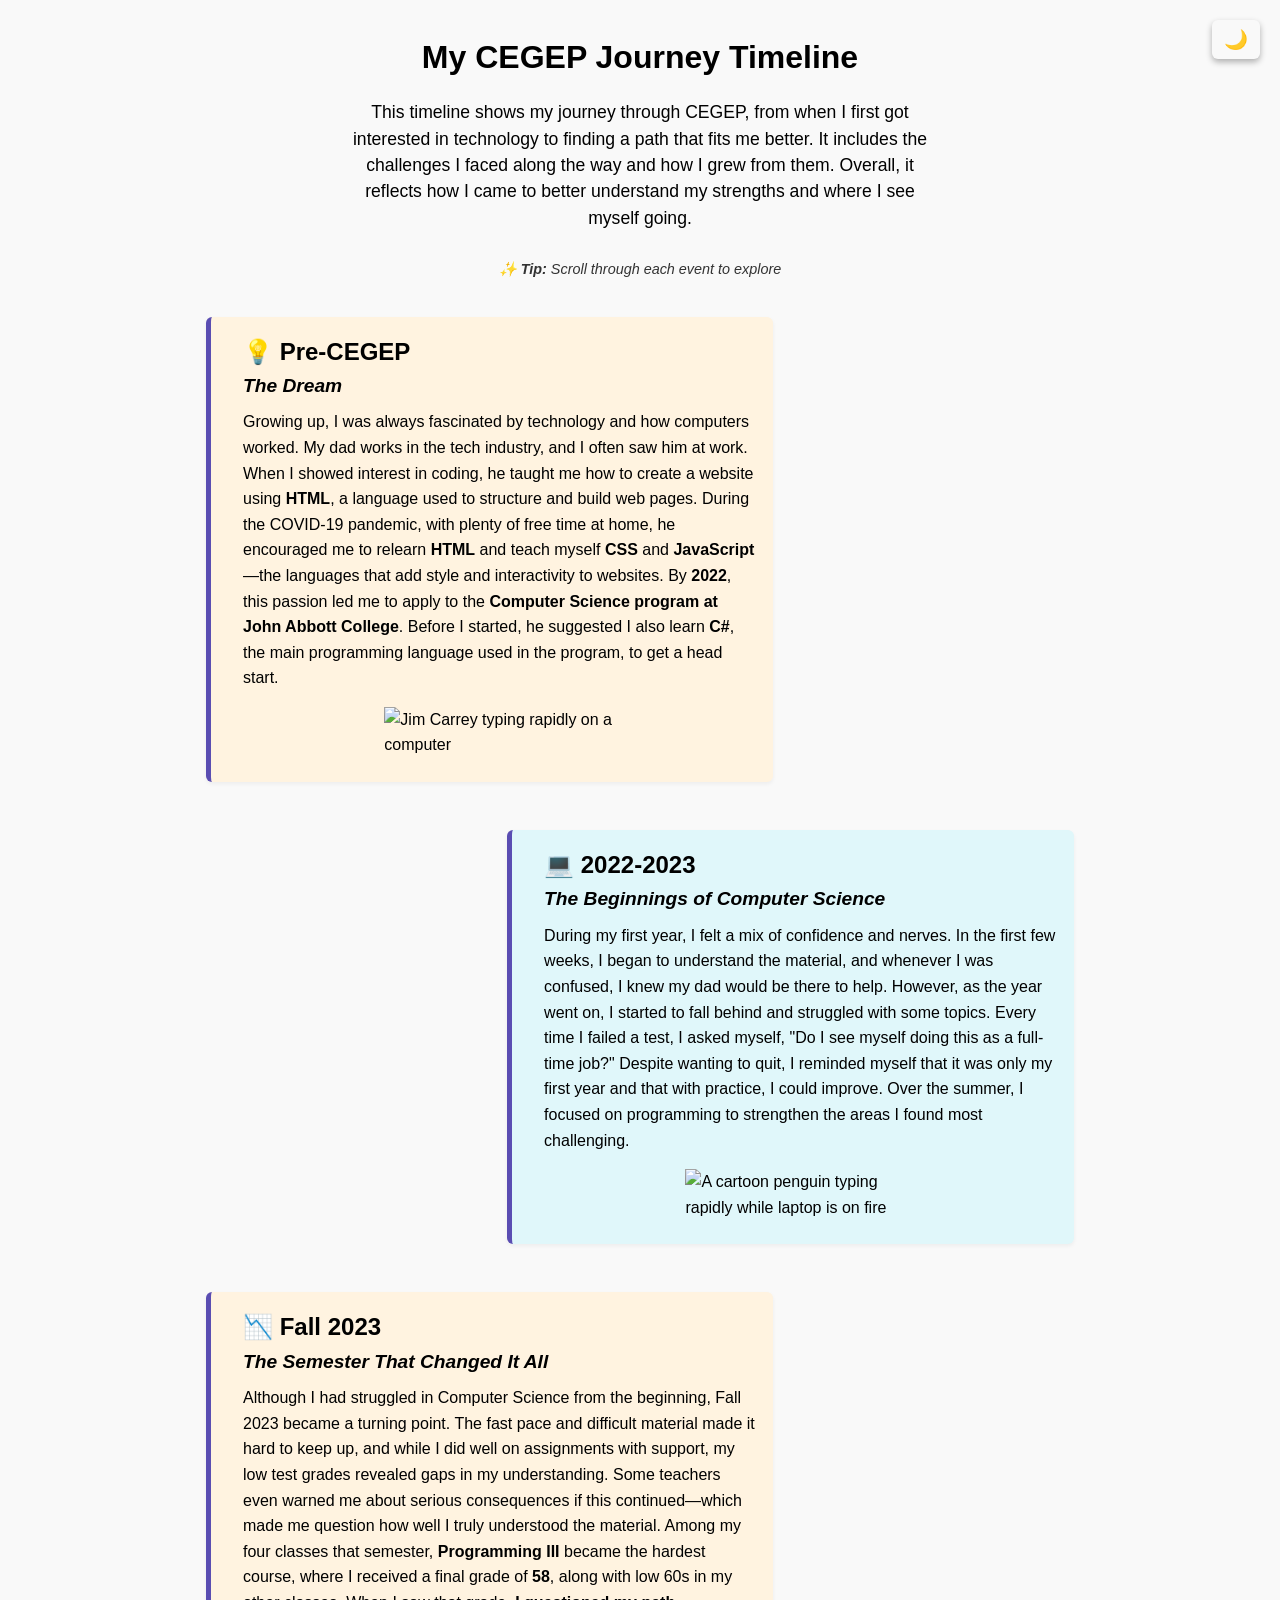
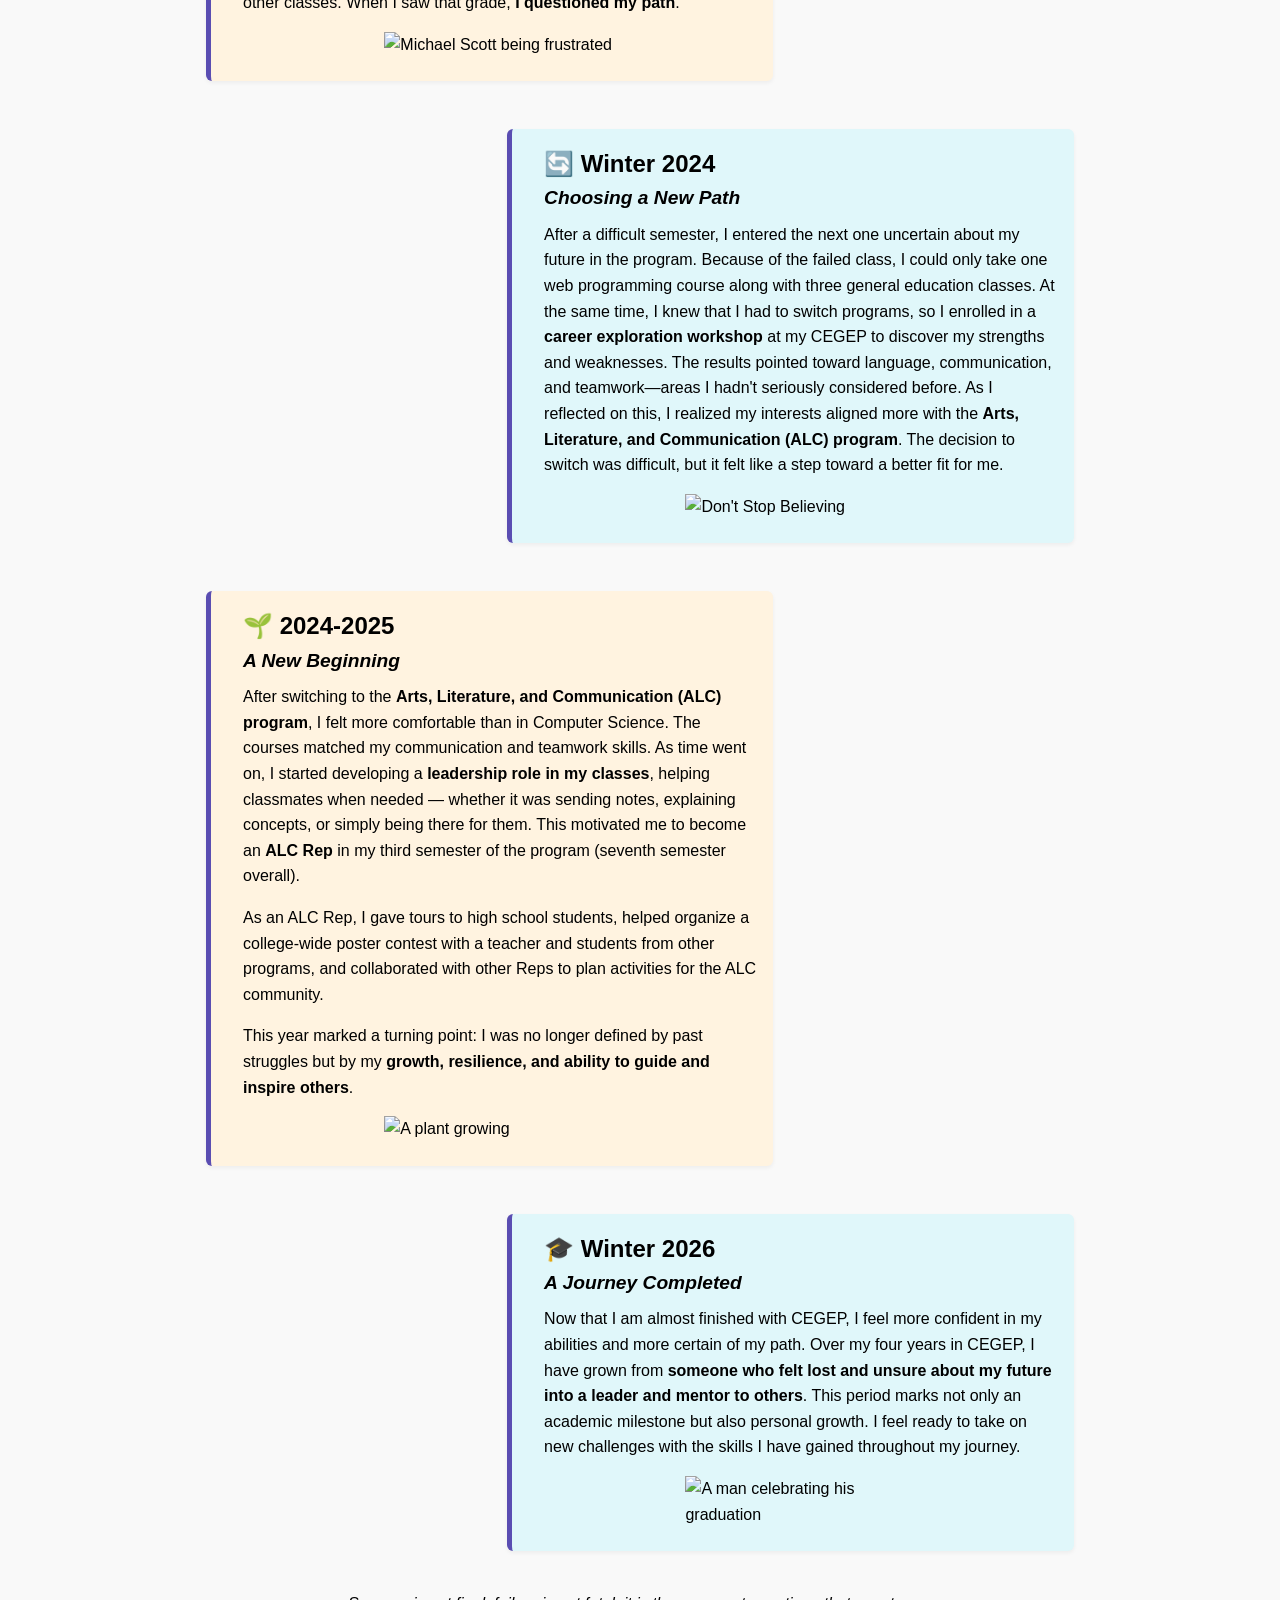
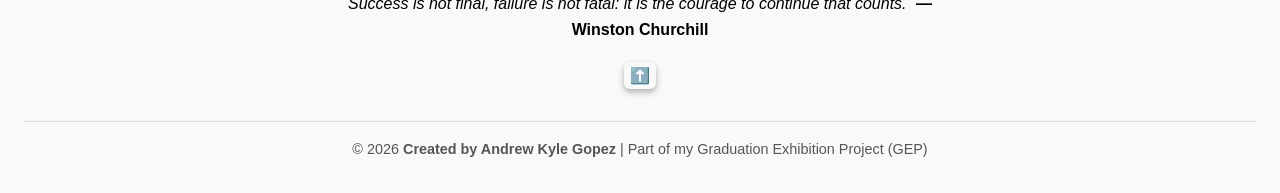
==== index.html @ 02da0383 "Update 'Tip'" ====
<!DOCTYPE html>
<html lang="en">

<head>
    <meta charset="UTF-8">
    <meta name="viewport" content="width=device-width, initial-scale=1.0">
    <title>My CEGEP Journey Timeline</title>
    <link rel="icon" type="image/x-icon" href="./favicon-32x32.png">
    <!--Favicon (the small image  next to the page title in the browser tab) -->
    <link rel="stylesheet" href="./style.css">
    <script src="./script.js"></script>
</head>

<body>
    <h1>My CEGEP Journey Timeline</h1>

    <!--Dark mode button:-->
    <button id="darkModeToggle" title="Switch theme" class="dark-button">🌙</button>

    <!--A mini blurb before the timeline-->
    <p class="intro">
        This timeline shows my journey through CEGEP, from when I first got
        interested in technology to finding a path that fits me better. It
        includes the challenges I faced along the way and how I grew from
        them. Overall, it reflects how I came to better understand my
        strengths and where I see myself going.
    </p>

    <p class="hover-note"> ✨ <strong>Tip:</strong> Scroll through each event to explore</p>

    <!--This is the beginning of the timeline-->
    <section class="timeline">
        <div class="timeline-event left">
            <!--Pre-CEGEP-->
            <div class="event-date">💡 Pre-CEGEP</div>
            <div class="event-content">
                <h3 class="event-title">The Dream</h3>
                <p>
                    Growing up, I was always fascinated by technology and how computers worked. My dad works in the tech
                    industry, and I often saw him at work. When I showed interest in coding, he taught me how to create
                    a website using <strong>HTML</strong>, a language used to structure and build web pages. During the
                    COVID-19 pandemic, with plenty of free time at home, he encouraged me to relearn
                    <strong>HTML</strong> and teach myself <strong>CSS</strong> and <strong>JavaScript</strong>—the
                    languages that add style and interactivity to websites. By <strong>2022</strong>, this passion led
                    me to apply to the <strong>Computer Science program at John Abbott College</strong>. Before I
                    started, he suggested I also learn <strong>C#</strong>, the main programming language used in the
                    program, to get a head start.
                </p>
                <img src="https://media3.giphy.com/media/v1.Y2lkPTc5MGI3NjExajkzb2hiNDFyeGw0Zm9pbDFzcTUxZHBuemtwaHF6OGQ5Ymhsdml6bCZlcD12MV9pbnRlcm5hbF9naWZfYnlfaWQmY3Q9Zw/B1uajA01vvL91Urtsp/giphy.gif"
                    alt="Jim Carrey typing rapidly on a computer" class="event-gif">
            </div>
        </div>

        <!--2022-2023-->
        <div class="timeline-event right">
            <div class="event-date">💻 2022-2023</div>
            <div class="event-content">
                <h3 class="event-title">The Beginnings of Computer Science</h3>
                <p>
                    During my first year, I felt a mix of confidence and nerves. In the first few weeks, I began to
                    understand the material, and whenever I was confused, I knew my dad would be there to help. However,
                    as the year went on, I started to fall behind and struggled with some topics. Every time I failed a
                    test, I asked myself, "Do I see myself doing this as a full-time job?" Despite wanting to quit, I
                    reminded myself that it was only my first year and that with practice, I could improve. Over the
                    summer, I focused on programming to strengthen the areas I found most challenging.
                </p>
                <img src="https://media2.giphy.com/media/v1.Y2lkPTc5MGI3NjExZGZzZmpiNnU2ZXJ0d25ydjZ1cnJmeTZlbmphaDMxaXY4b2dwM21vcSZlcD12MV9pbnRlcm5hbF9naWZfYnlfaWQmY3Q9Zw/NWr6ZBo6sBOH97QSmJ/giphy.gif"
                    alt="A cartoon penguin typing rapidly while laptop is on fire" class="event-gif">
            </div>
        </div>

        <!--Fall 2023-->
        <div class="timeline-event left">
            <div class="event-date">📉 Fall 2023</div>
            <div class="event-content">
                <h3 class="event-title">The Semester That Changed It All</h3>
                <p>
                    Although I had struggled in Computer Science from the beginning, Fall 2023
                    became a turning point. The fast pace and difficult material made it hard
                    to keep up, and while I did well on assignments with support, my low test
                    grades revealed gaps in my understanding. Some teachers even warned me about
                    serious consequences if this continued—which made me question how well I
                    truly understood the material. Among my four classes that semester,
                    <strong>Programming III</strong> became the hardest course, where I
                    received a final grade of <strong>58</strong>, along with low 60s in
                    my other classes. When I saw that grade, <strong>I questioned my path</strong>.
                </p>
                <img src="https://media2.giphy.com/media/v1.Y2lkPTc5MGI3NjExN2Y3YWQwemMybjI0N3o1dXhudmFodmw3ZGYzeGdwOXR2aXAyODg5eiZlcD12MV9pbnRlcm5hbF9naWZfYnlfaWQmY3Q9Zw/KSKvdT1YGCpUIonvSq/giphy.gif"
                    alt="Michael Scott being frustrated" class="event-gif">

            </div>
        </div>

        <!--Winter 2024-->
        <div class="timeline-event right">
            <div class="event-date">🔄 Winter 2024</div>
            <div class="event-content">
                <h3 class="event-title">Choosing a New Path</h3>
                <p>
                    After a difficult semester, I entered the next one uncertain about my future
                    in the program. Because of the failed class, I could only take one web
                    programming course along with three general education classes. At the same time,
                    I knew that I had to switch programs, so I enrolled in a
                    <strong>career exploration workshop</strong> at my CEGEP to discover my strengths
                    and weaknesses. The results pointed toward language, communication, and teamwork—areas
                    I hadn't seriously considered before. As I reflected on this, I realized my interests
                    aligned more with the <strong>Arts, Literature, and Communication (ALC) program</strong>.
                    The decision to switch was difficult, but it felt like a step toward a better fit for me.
                </p>
                <img src="https://media2.giphy.com/media/v1.Y2lkPTc5MGI3NjExNXlldDhqc2J6aHNjZjAycHRobTNteG9sN2VhNXhwNmhnbDFoaTlsbiZlcD12MV9pbnRlcm5hbF9naWZfYnlfaWQmY3Q9Zw/3o7WIrB7YQvFAyVlJK/giphy.gif"
                    alt="Don't Stop Believing" class="event-gif">
            </div>
        </div>

        <!--2024-2025-->
        <div class="timeline-event left">
            <div class="event-date">🌱 2024-2025</div>
            <div class="event-content">
                <h3 class="event-title">A New Beginning</h3>
                <p>
                    After switching to the <strong>Arts, Literature, and Communication (ALC) program</strong>, I felt
                    more comfortable than in Computer Science. The courses matched my communication and teamwork skills.
                    As time went on, I started developing a <strong>leadership role in my classes</strong>, helping classmates when
                    needed — whether it was sending notes, explaining concepts, or simply being there for them. This motivated me to become
                    an <strong>ALC Rep</strong> in my third semester of the program (seventh semester overall).
                </p>

                <p>
                    As an ALC Rep, I gave tours to high school students, helped organize a college-wide poster contest
                    with a teacher and students from other programs, and collaborated with other Reps to plan activities
                    for the ALC community.
                </p>

                <p>
                    This year marked a turning point: I was no longer defined by past struggles but by my
                    <strong>growth, resilience, and ability to guide and inspire others</strong>.
                </p>

                <img src="https://media3.giphy.com/media/v1.Y2lkPTc5MGI3NjExNnQ4bTF1M3l3ZmI4dTQ2OWY4bjY1N2c3NmY0ZmduNjl1aHkzeTR1eSZlcD12MV9pbnRlcm5hbF9naWZfYnlfaWQmY3Q9Zw/54MQN16KwQy8QLRFk0/giphy.gif"
                    alt="A plant growing" class="event-gif">
            </div>
        </div>

        <!--Winter 2026-->
        <div class="timeline-event right">
            <div class="event-date">🎓 Winter 2026</div>
            <div class="event-content">
                <h3 class="event-title">A Journey Completed</h3>
                <p>
                    Now that I am almost finished with CEGEP, I feel more confident in my abilities and more certain of
                    my path. Over my four years in CEGEP, I have grown from <strong>someone who felt lost and unsure
                    about my future into a leader and mentor to others</strong>. This period marks not only an
                    academic milestone but also personal growth. I feel ready to take on new challenges with 
                    the skills I have gained throughout my journey.
                </p>
                <img src="https://media2.giphy.com/media/v1.Y2lkPTc5MGI3NjExazM2MTBkdGpkdjNleGhsZ3pjdzM5cDRjczh1Nzkza2k3eTcxeW8wNyZlcD12MV9pbnRlcm5hbF9naWZfYnlfaWQmY3Q9Zw/XDozyQl4cxeWcioF7v/giphy.gif"
                    alt="A man celebrating his graduation" class="event-gif">
            </div>
        </div>
    </section>

    <!-- Winston Churchill quote -->
    <blockquote class="quote">
        Success is not final, failure is not fatal: it is the courage to continue that counts.
        <span class="author">—Winston Churchill</span>
    </blockquote>

    <!--Back to the top button-->
    <button id="backToTop" class="back-button" title="Back to the top">⬆️</button>

    <!--Footer of the timeline-->
    <footer class="timeline-footer">
        &copy; 2026 <strong>Created by Andrew Kyle Gopez</strong> | Part of my Graduation Exhibition Project (GEP)
    </footer>
</body>

</html>
---- style.css ----
/* Reset default styles */
* {
    box-sizing: border-box;
    margin: 0;
    padding: 0;
}

/* Style the main page */
body {
    font-family: Verdana, Geneva, Tahoma, sans-serif;
    padding: 2rem 1.5rem;
    line-height: 1.6;
    background-color: #f9f9f9;
}

/* Style and format the h1 tag (the title) */
h1{
    text-align: center;
    font-size: 2rem;
    margin-bottom: 1rem;
}

/* Adds spacing between paragraphs for better readability */
p{
    margin-bottom: 1rem;
}

/* Style the intro text block */
.intro{
    max-width: 16cm;
    margin: 0 auto 1.5rem auto;
    text-align: center;
    line-height: 1.5;
    font-size: 1.1em;
}

/* Timeline container layout*/
.timeline {
    display: flex;
    flex-direction: column;
    position: relative;
    max-width: 900px;
    margin: 0 auto;
    padding: 1rem;
}


/* Base styling for timeline events */
.timeline-event {
    width: 90%; 
    max-width: 15cm; 
    padding: 1rem;
    border-radius: 6px;
    box-shadow: 0 2px 4px rgba(0,0,0,0.05);
    position: relative;
    margin-bottom: 3rem;
    border-left: 5px solid #5a4db2;
    padding-left: 2rem;
    cursor: pointer;
}

/* Left-aligned timeline events */
.timeline-event.left{
    align-self: flex-start;
    margin-left: 0;
    background-color: #fff3e0;
}

/* Right-aligned timeline events */
.timeline-event.right{
    align-self: flex-end;
    margin-right: 0;
    background-color: #e0f7fa;
}

/* Paragraph styling inside timeline events */
.timeline-event p{
    text-align: left;
    line-height: 1.6;
    max-width: 15cm;
}

/* Styling for the GIFs inside timeline events */
.event-gif {
    display: block;
    margin: 0.5rem auto;
    max-width: 45%;
    height: auto;
    transition: transform 0.4s ease;
}

/* Hover effect for GIFs inside timeline events */
.timeline-event:hover .event-gif {
    transform: scale(1.1);
    filter: brightness(1.2);
    box-shadow: 0 5px 15px rgba(0,0,0,0.3);
}

/* Spacing after last timeline event */
.timeline > .timeline-event:last-child {
    margin-bottom: 1.5rem;
}

/* Hover note text (the text above timeline) */
.hover-note{
    text-align: center;
    font-size: 0.9rem;
    color: #333;
    margin-bottom: 1rem;
    font-style: italic;
    padding: 0.2rem 0;
}

/* Hover effect for all timeline events */
.timeline-event:hover{
    transform: translateY(-2px) scale(1.02);
    transition: all 0.25s ease;
    box-shadow: 0 4px 8px rgb(0,0,0,0.25);
}

/* Hover effect for left-aligned events */
.timeline-event.left:hover{
    background-color: #fff9e6;
    border-left: 5px solid #ffb142;
}

/* Hover effect for right-aligned events */
.timeline-event.right:hover {
    background-color: #e6f7ff;
    border-left: 5px solid #00a8cc;
}

/* Styling for event date */
.event-date {
    font-size: 1.5em;
    font-weight: bold;
}

/* Styling for event title */
.event-title{
    font-size: 1.2em;
    font-weight: bold;
    font-style: italic;
    margin-bottom: 0.4em;
}

/* Footer of the timeline */
.timeline-footer{
    text-align: center;
    font-size: 0.9rem;
    color: #555;
    margin-top: 2rem;
    padding-top: 1rem;
    border-top: 1px solid #ddd;
    font-family: Verdana, Geneva, Tahoma, sans-serif;
}

/* Dark mode toggle button styling */
.dark-button {
    position: fixed;
    top: 20px;
    right: 20px;
    padding: 8px 12px;
    cursor: pointer;
    border-radius: 6px;
    border: none;
    background-color: #f0f0f0; 
    color: #1e1e1e; 
    font-size: 1.2rem;
    box-shadow: 0 3px 6px rgba(0, 0, 0, 0.3);
    transition: all 0.3s ease;
}

/* Appearance of the dark mode button in dark mode */
.dark-mode .dark-button{
    background-color: #333;
    color: #fff;
    box-shadow: 0 3px 6px rgba(255, 255, 255, 0.3);
}

/* Dark mode button hover effect */
.dark-button:hover{
    transform: scale(1.05);
}

/* Dark mode body background and text color */
body.dark-mode {
    background-color: #121212; 
    color: #f0f0f0; 
}

/* Timeline event background in dark mode */
body.dark-mode .timeline-event.left, 
body.dark-mode .timeline-event.right {
    background-color: #1e1e1e;
}

/* Hover effect for timeline events in dark mode */
body.dark-mode .timeline-event.left:hover, 
body.dark-mode .timeline-event.right:hover{
    transition: all 0.25s ease;
    box-shadow: 0 4px 6px rgba(255, 255, 255, 0.2);
}

/* Dark mode hover effect for GIFs */
body.dark-mode .timeline-event:hover .event-gif {
    transform: scale(1.1);
    filter: brightness(1.4);
    box-shadow: 0 5px 20px rgba(255,255,255,0.3);
}

/* Hover note text color in dark mode */
.dark-mode .hover-note{
    color: #fff;
}

/* Timeline footer color in dark mode */
.dark-mode .timeline-footer{
    color: #fff;
}

/* Styling for 'Back to the Top' button */
.back-button {
    position: relative; 
    display: flex;
    align-items: center;
    justify-content: center;
    margin: 20px auto; 
    padding: 4px 6px;
    border-radius: 6px;
    cursor: pointer;
    font-size: 1rem;
    background-color: #333333;
    border: none;
    color: #fff;
    width: fit-content;
    min-width: 0;
    z-index: 1000;
}

/* Back button hover effect */
.back-button:hover {
    transform: scale(1.05);
    box-shadow: 0 4px 8px rgba(0,0,0,0.5);
    transition: transform 0.2s, box-shadow 0.2s;
}

/* Dark mode toggle button (when in light mode) */
#darkModeToggle {
    background-color: #f9f9f9;
    color: #1e1e1e;
}

/* Dark mode toggle button (when in dark mode) */
body.dark-mode #darkModeToggle {
    background-color: #121212;
    color: #f0f0f0;
}

/* Shared styling for dark mode toggle and back button */
#darkModeToggle, .back-button {
    background-color: inherit;
    color: inherit;
    box-shadow: 0 3px 6px rgba(0, 0, 0, 0.3);
    transition: transform 0.2s, box-shadow 0.2s;
}

/* Shared box shadow in dark mode */
body.dark-mode #darkModeToggle, body.dark-mode .back-button{
    box-shadow: 0 3px 6px rgba(255, 255, 255, 0.2);
}

/* Hover effects for both buttons */
#darkModeToggle:hover, .back-button:hover {
    transform: scale(1.05);
    box-shadow: 0 6px 12px rgba(0, 0, 0, 0.5);
}

/* Hover effects in dark mode */
body.dark-mode #darkModeToggle:hover, 
body.dark-mode .back-button:hover {
    box-shadow: 0 6px 12px rgba(255, 255, 255, 0.4);
}

/* Styling for the quote text */
.quote{
    text-align: center;
    font-style: italic;
    color: black;
    margin: 0 auto 20px auto;
    font-size: 1rem;
    max-width: 600px;
    transition: color 0.3s;
}

/* Styling for the quote author */
.quote .author{
    font-style: normal;
    font-weight: bold;
    margin-left: 5px;
}

/* Quote color in Dark Mode */
body.dark-mode .quote{
    color: #ddd;
}
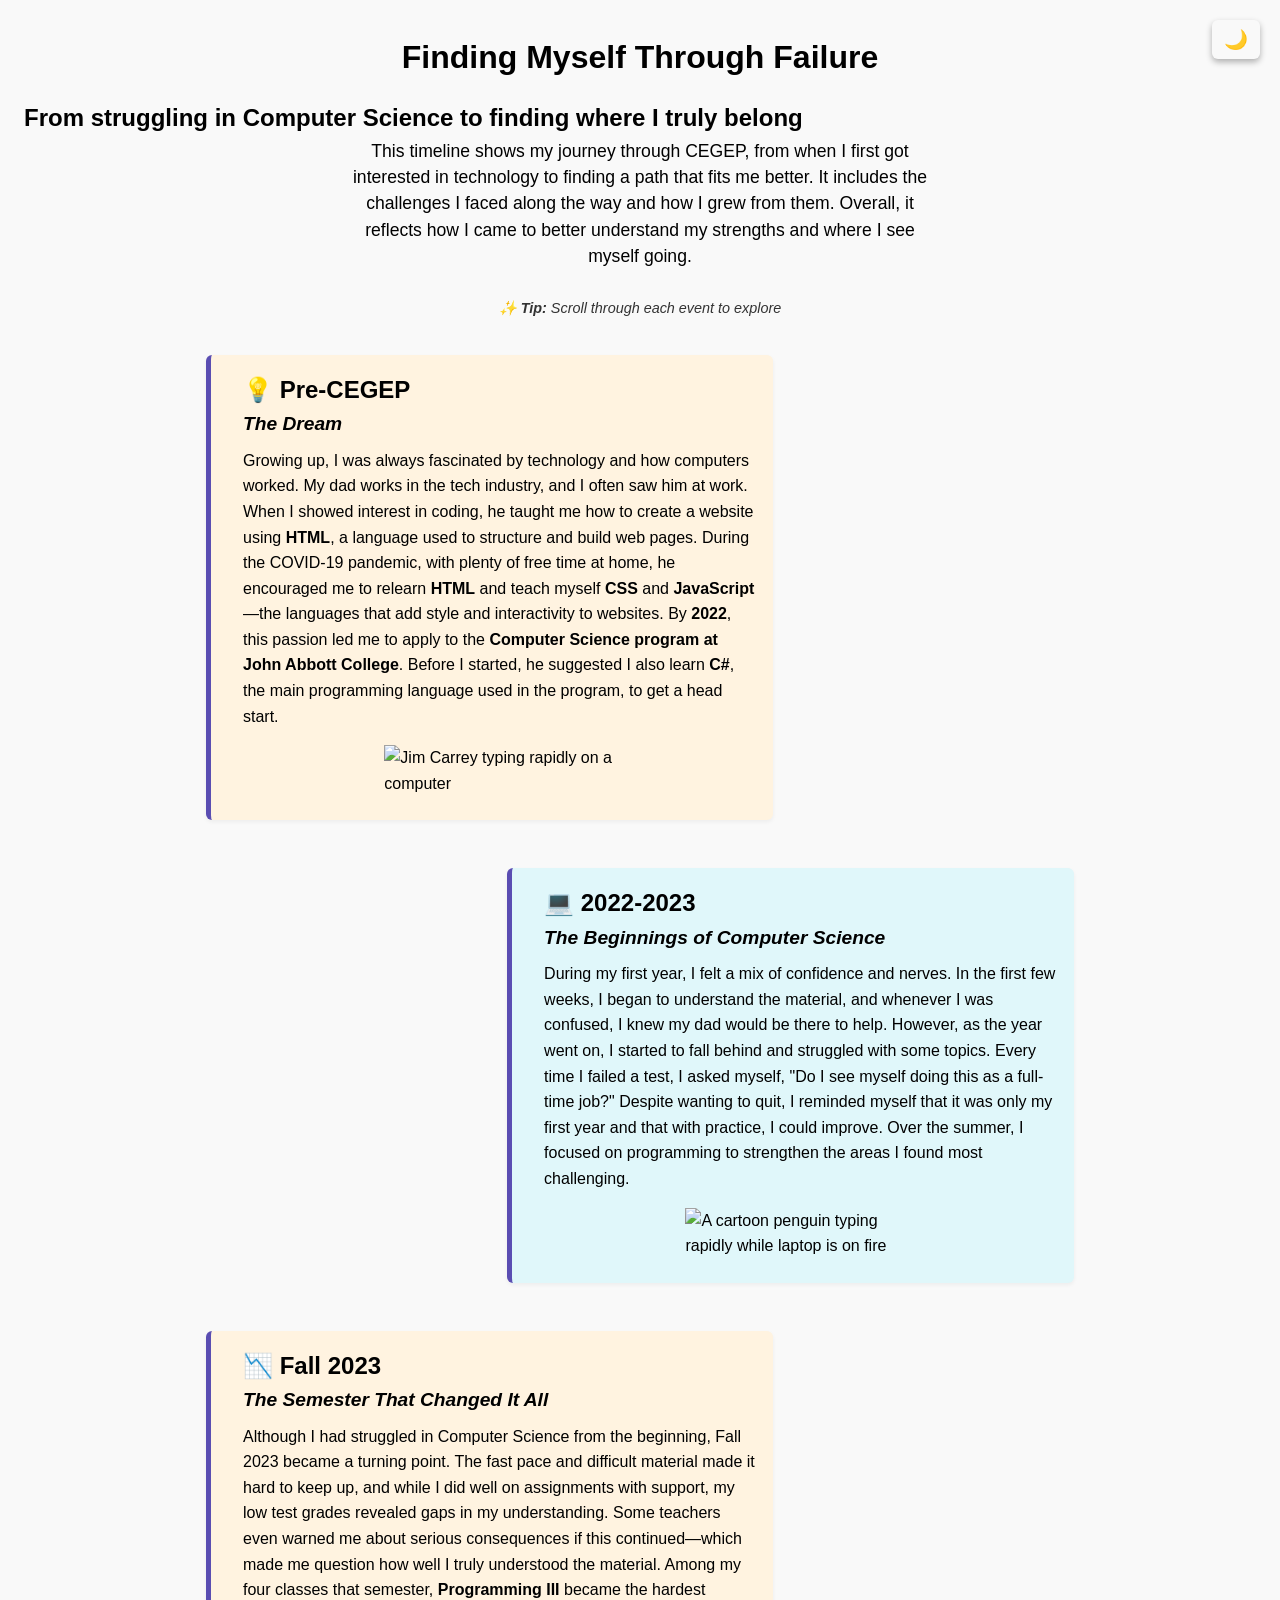
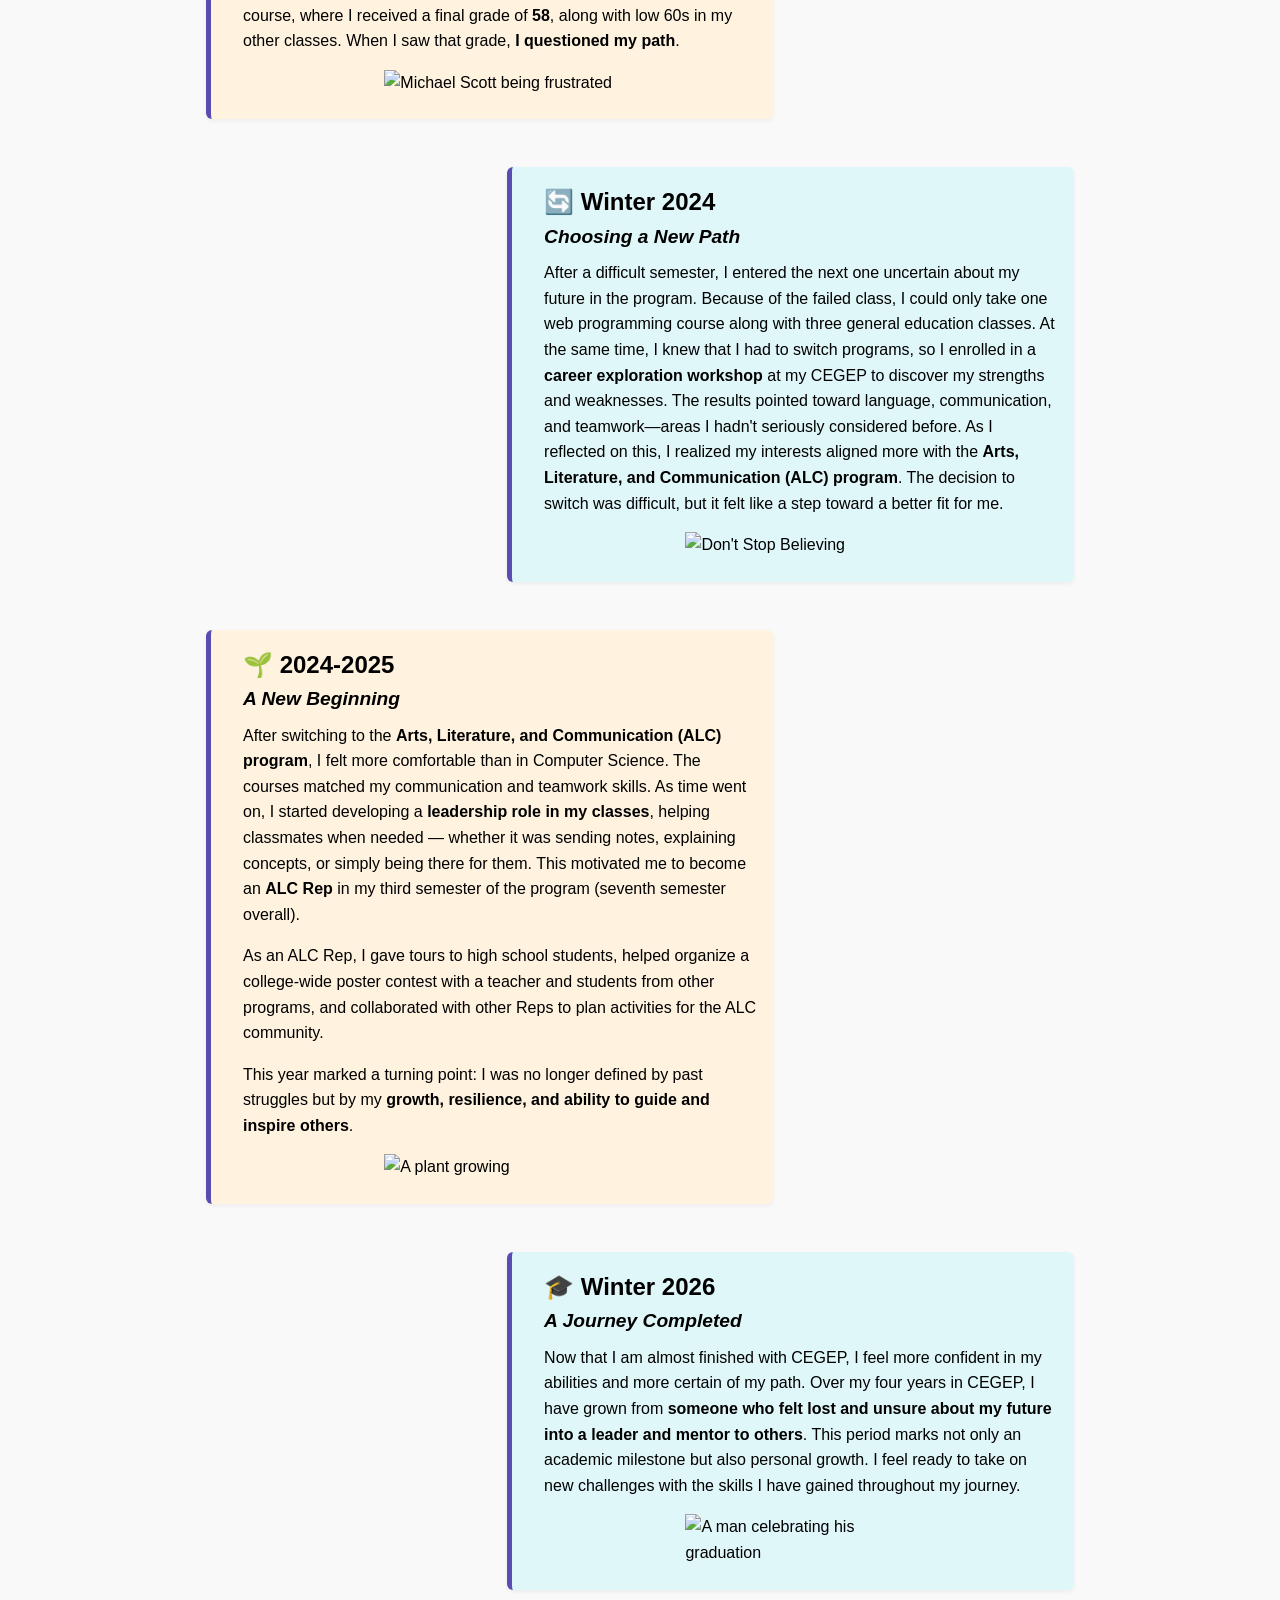
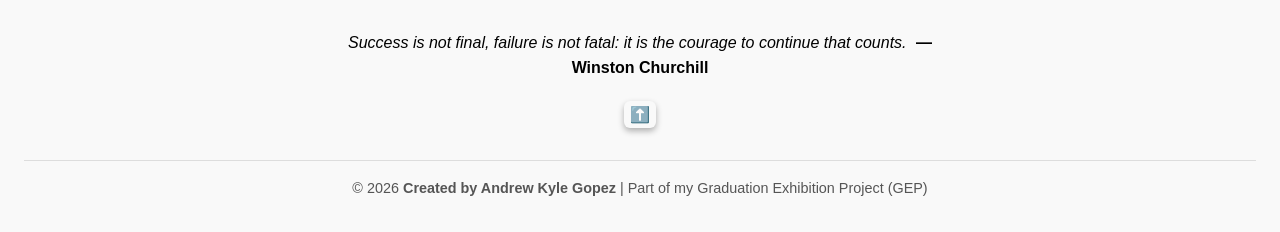
==== commit 4f09735c: "Add subtitle" ====
--- a/index.html
+++ b/index.html
@@ -12,7 +12,8 @@
 </head>
 
 <body>
-    <h1>My CEGEP Journey Timeline</h1>
+    <h1>Finding Myself Through Failure</h1>
+    <h2>From struggling in Computer Science to finding where I truly belong</h2>
 
     <!--Dark mode button:-->
     <button id="darkModeToggle" title="Switch theme" class="dark-button">🌙</button>
@@ -173,5 +174,4 @@
         &copy; 2026 <strong>Created by Andrew Kyle Gopez</strong> | Part of my Graduation Exhibition Project (GEP)
     </footer>
 </body>
-
 </html>
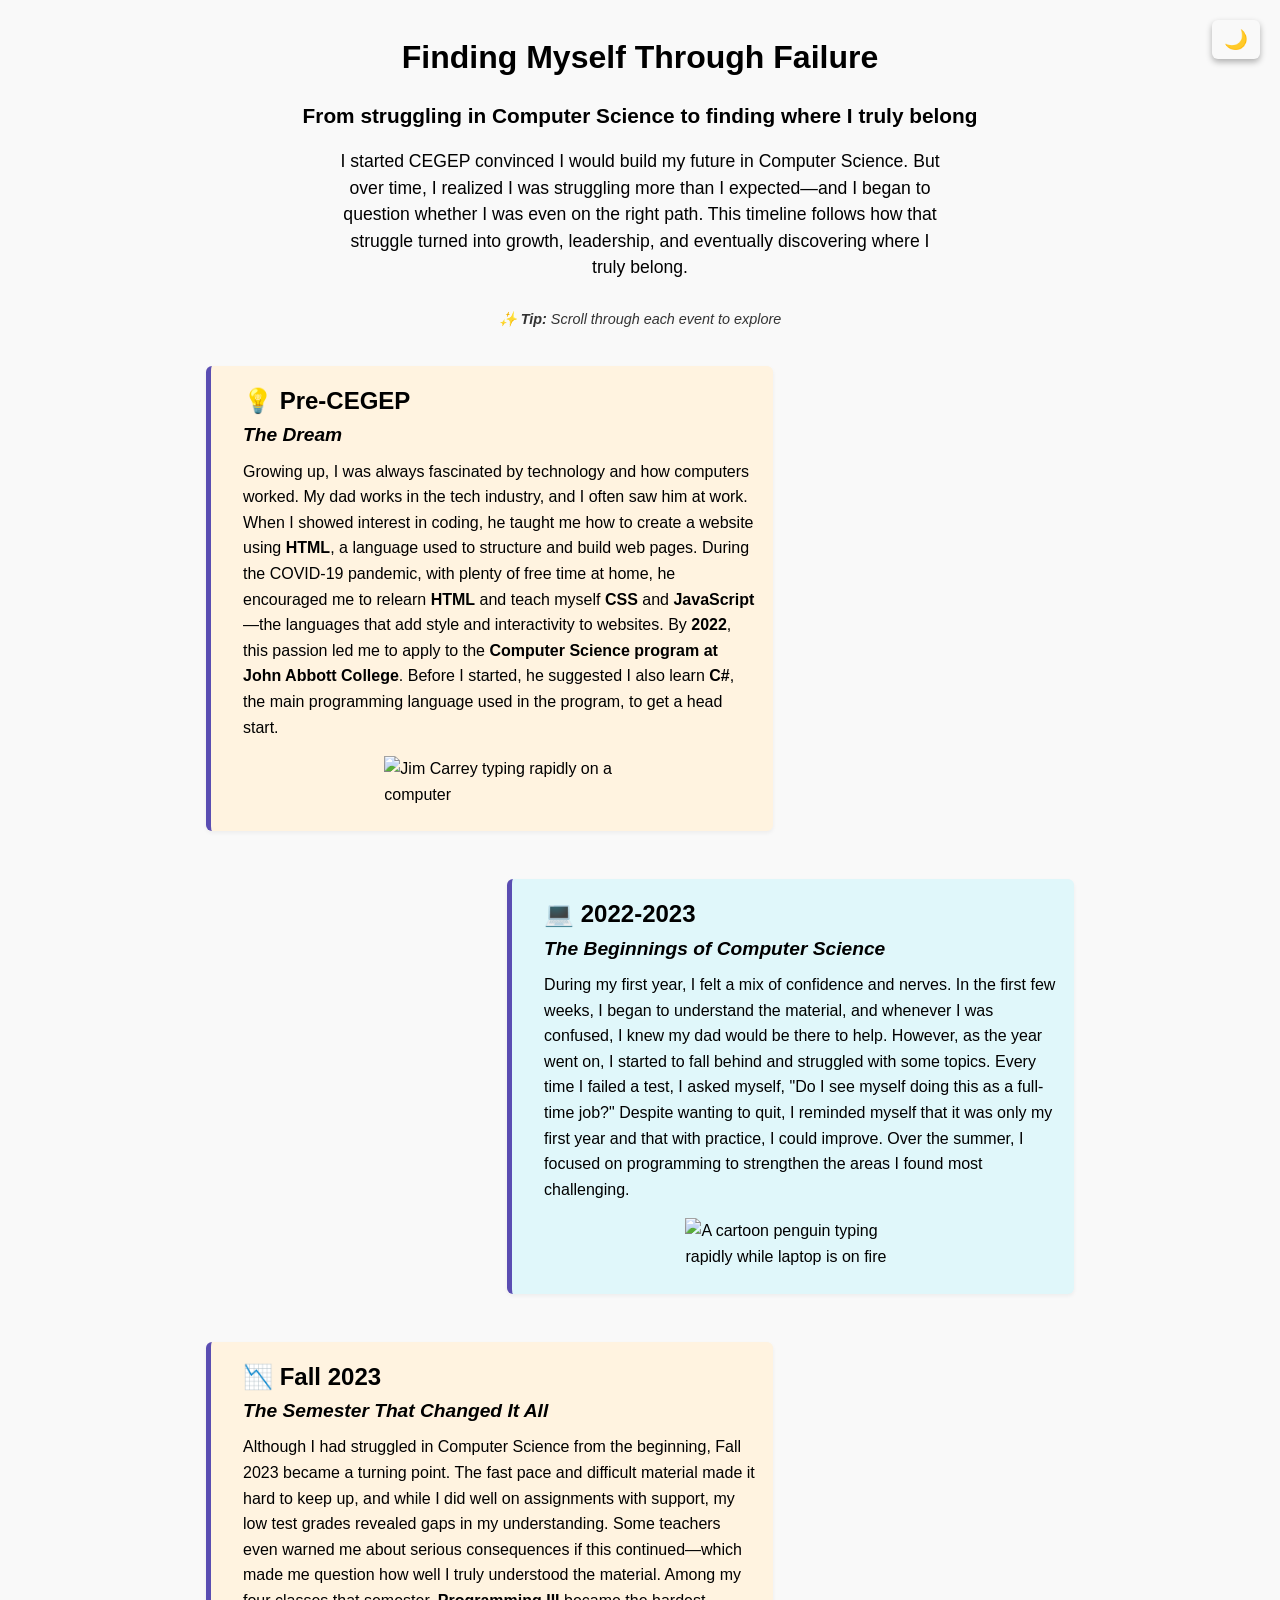
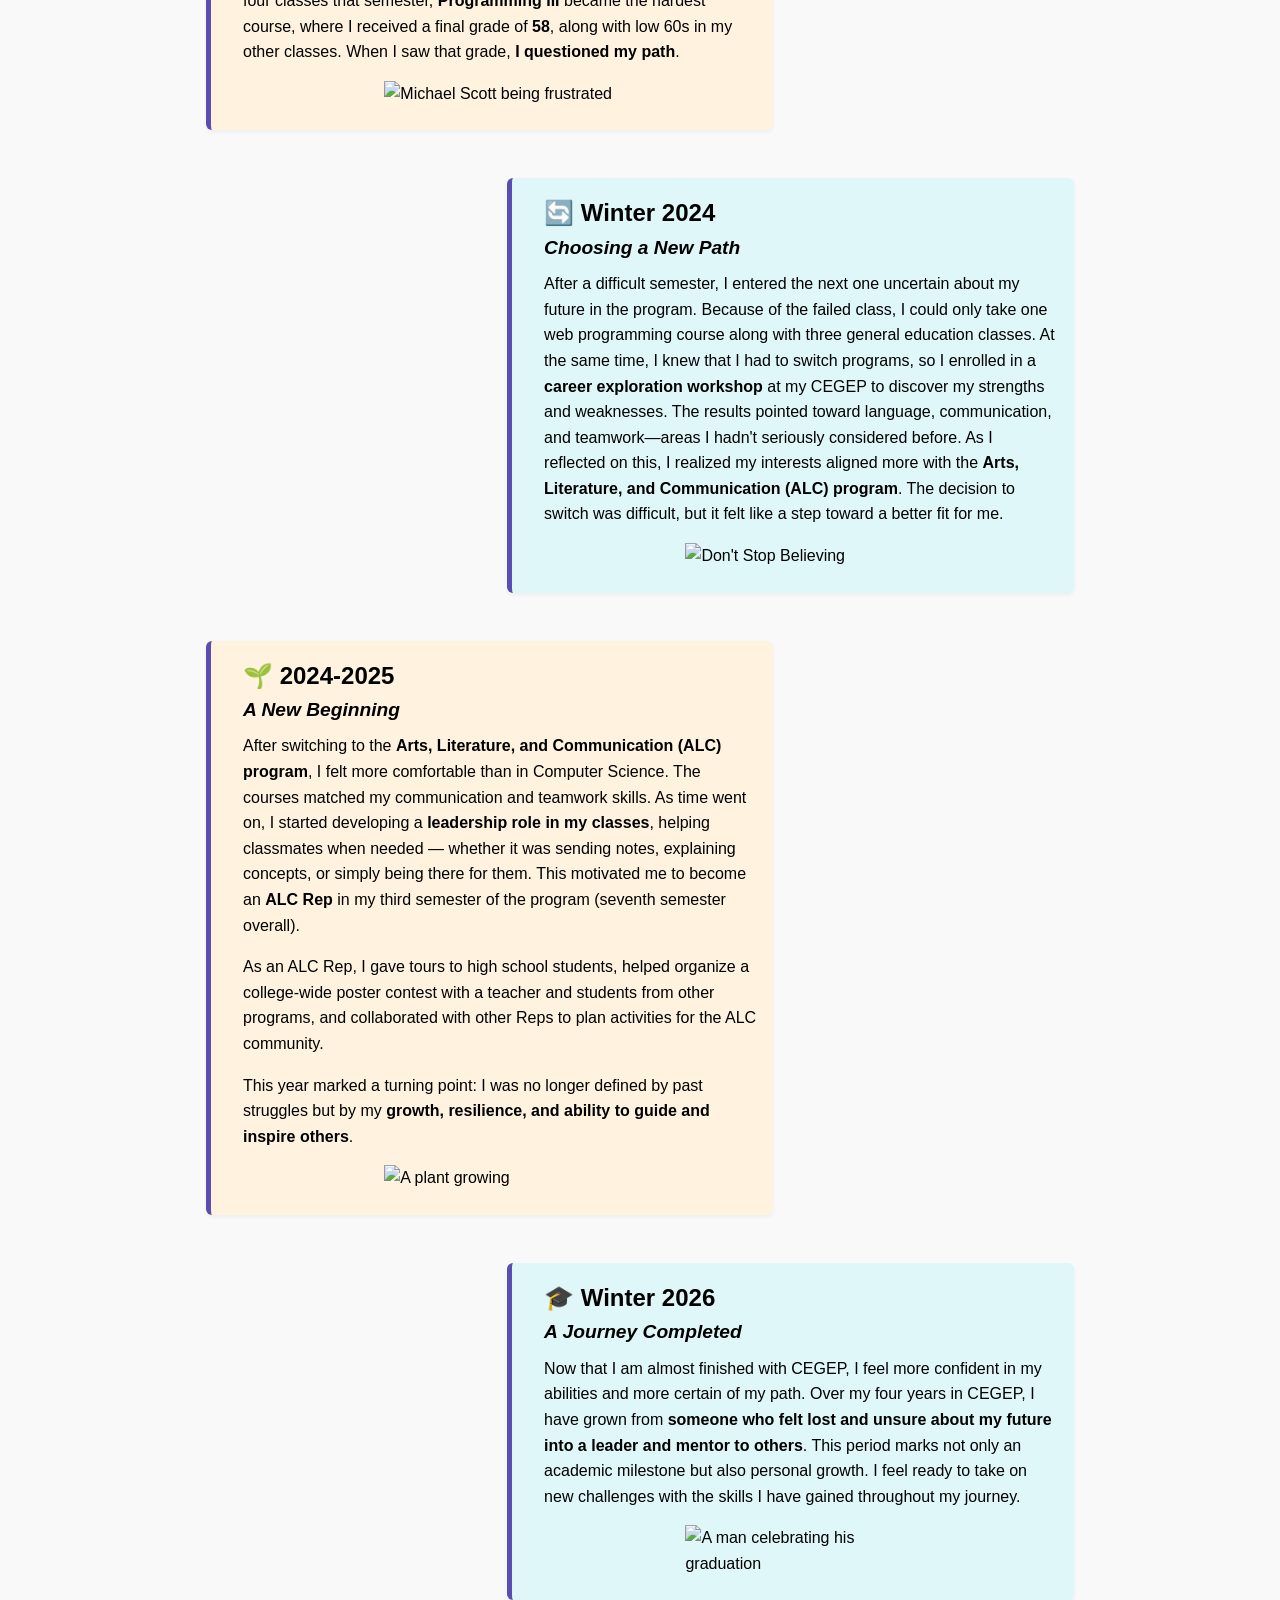
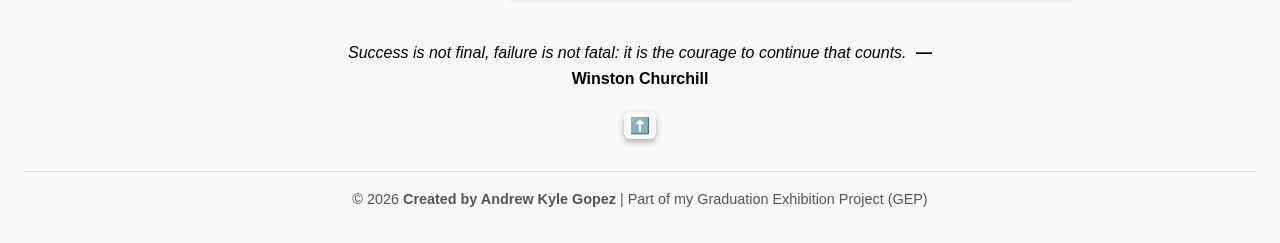
==== commit e8ac56d8: "Update intro" ====
--- a/index.html
+++ b/index.html
@@ -20,11 +20,10 @@
 
     <!--A mini blurb before the timeline-->
     <p class="intro">
-        This timeline shows my journey through CEGEP, from when I first got
-        interested in technology to finding a path that fits me better. It
-        includes the challenges I faced along the way and how I grew from
-        them. Overall, it reflects how I came to better understand my
-        strengths and where I see myself going.
+        I started CEGEP convinced I would build my future in Computer Science. But over time, I realized I was
+        struggling more than I expected—and I began to question whether I was even on the right path.
+        This timeline follows how that struggle turned into growth, leadership, and eventually discovering where I truly
+        belong.
     </p>
 
     <p class="hover-note"> ✨ <strong>Tip:</strong> Scroll through each event to explore</p>
@@ -121,8 +120,10 @@
                 <p>
                     After switching to the <strong>Arts, Literature, and Communication (ALC) program</strong>, I felt
                     more comfortable than in Computer Science. The courses matched my communication and teamwork skills.
-                    As time went on, I started developing a <strong>leadership role in my classes</strong>, helping classmates when
-                    needed — whether it was sending notes, explaining concepts, or simply being there for them. This motivated me to become
+                    As time went on, I started developing a <strong>leadership role in my classes</strong>, helping
+                    classmates when
+                    needed — whether it was sending notes, explaining concepts, or simply being there for them. This
+                    motivated me to become
                     an <strong>ALC Rep</strong> in my third semester of the program (seventh semester overall).
                 </p>
 
@@ -150,8 +151,8 @@
                 <p>
                     Now that I am almost finished with CEGEP, I feel more confident in my abilities and more certain of
                     my path. Over my four years in CEGEP, I have grown from <strong>someone who felt lost and unsure
-                    about my future into a leader and mentor to others</strong>. This period marks not only an
-                    academic milestone but also personal growth. I feel ready to take on new challenges with 
+                        about my future into a leader and mentor to others</strong>. This period marks not only an
+                    academic milestone but also personal growth. I feel ready to take on new challenges with
                     the skills I have gained throughout my journey.
                 </p>
                 <img src="https://media2.giphy.com/media/v1.Y2lkPTc5MGI3NjExazM2MTBkdGpkdjNleGhsZ3pjdzM5cDRjczh1Nzkza2k3eTcxeW8wNyZlcD12MV9pbnRlcm5hbF9naWZfYnlfaWQmY3Q9Zw/XDozyQl4cxeWcioF7v/giphy.gif"
@@ -174,4 +175,5 @@
         &copy; 2026 <strong>Created by Andrew Kyle Gopez</strong> | Part of my Graduation Exhibition Project (GEP)
     </footer>
 </body>
+
 </html>
--- a/style.css
+++ b/style.css
@@ -17,6 +17,13 @@
 h1{
     text-align: center;
     font-size: 2rem;
+    margin-bottom: 1rem;
+}
+
+/* Style and format the h2 tag (the subtitle) */
+h2{
+    font-size: 1.3rem;
+    text-align: center;
     margin-bottom: 1rem;
 }
 
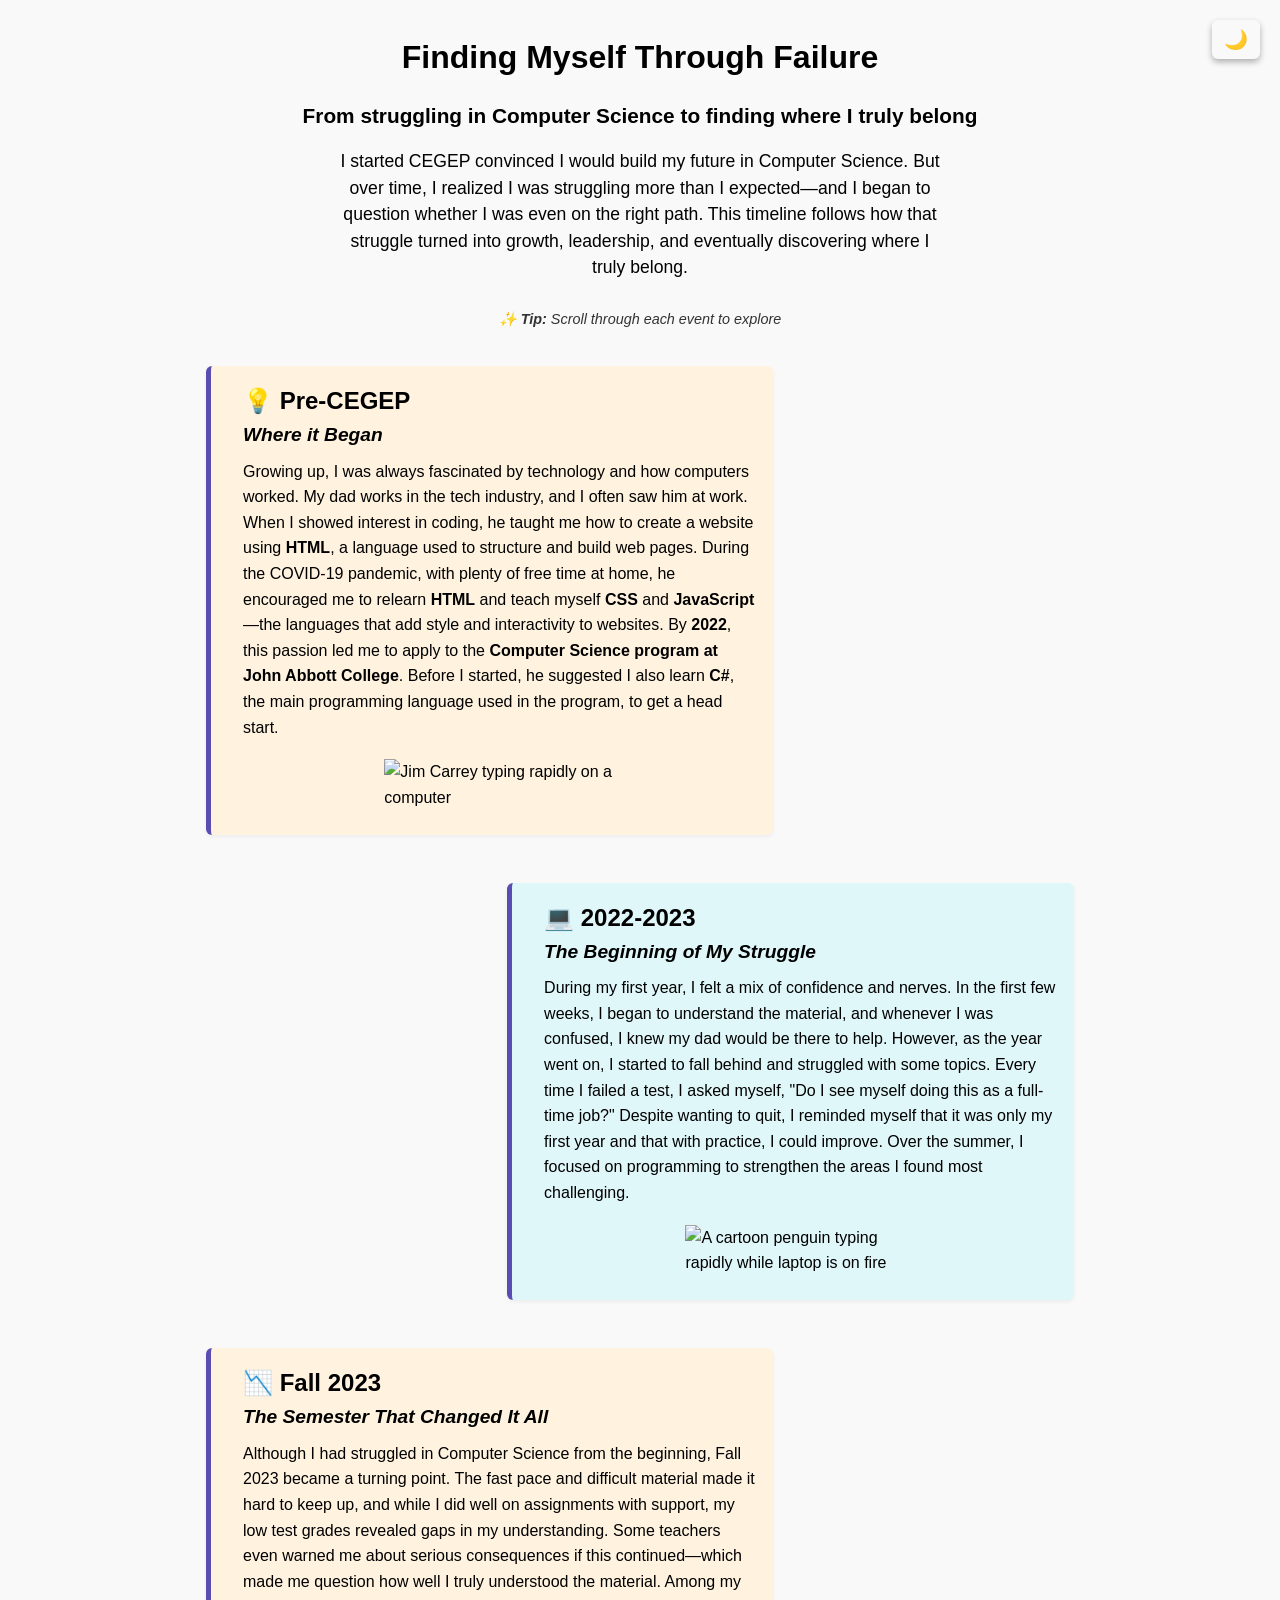
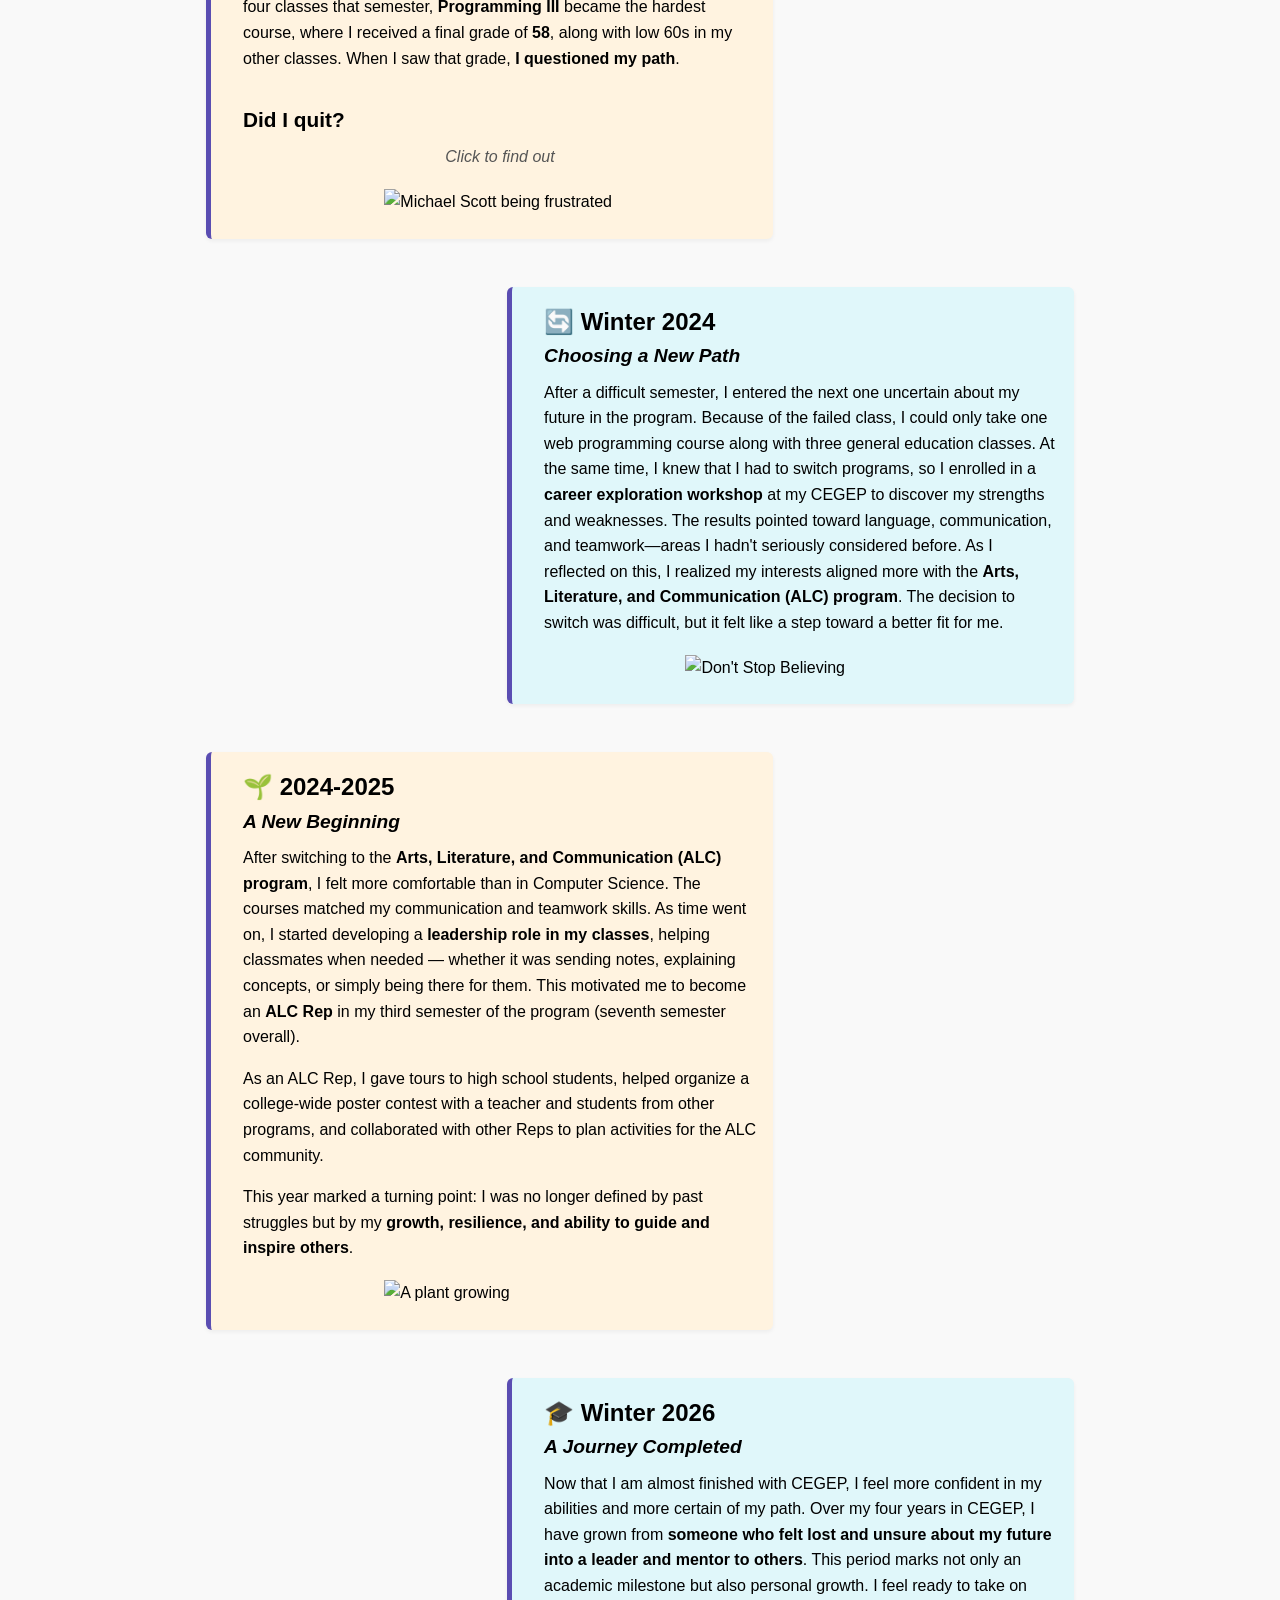
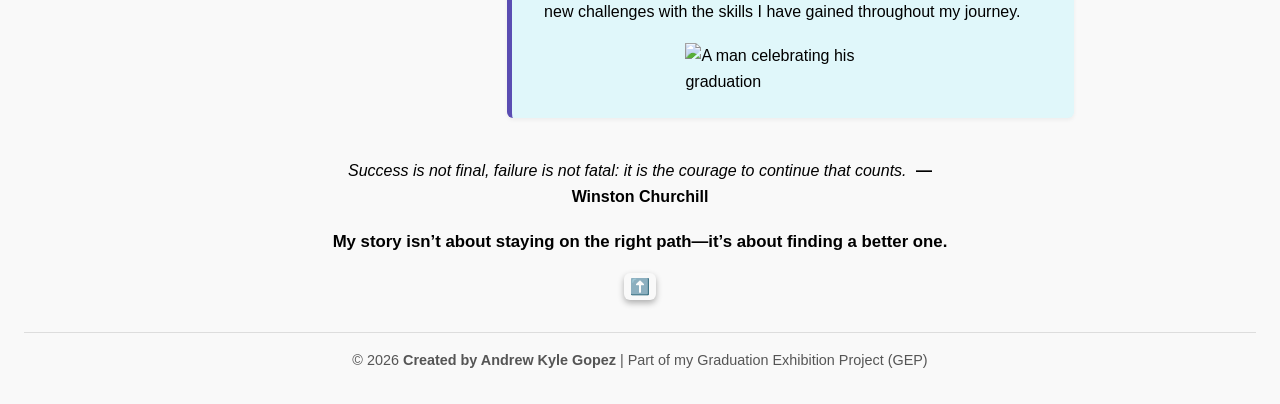
==== commit 2d813a63: "Refine titles, add signature moment and closing hook, and style new sections" ====
--- a/index.html
+++ b/index.html
@@ -34,7 +34,7 @@
             <!--Pre-CEGEP-->
             <div class="event-date">💡 Pre-CEGEP</div>
             <div class="event-content">
-                <h3 class="event-title">The Dream</h3>
+                <h3 class="event-title">Where it Began</h3>
                 <p>
                     Growing up, I was always fascinated by technology and how computers worked. My dad works in the tech
                     industry, and I often saw him at work. When I showed interest in coding, he taught me how to create
@@ -55,7 +55,7 @@
         <div class="timeline-event right">
             <div class="event-date">💻 2022-2023</div>
             <div class="event-content">
-                <h3 class="event-title">The Beginnings of Computer Science</h3>
+                <h3 class="event-title">The Beginning of My Struggle</h3>
                 <p>
                     During my first year, I felt a mix of confidence and nerves. In the first few weeks, I began to
                     understand the material, and whenever I was confused, I knew my dad would be there to help. However,
@@ -85,9 +85,18 @@
                     received a final grade of <strong>58</strong>, along with low 60s in
                     my other classes. When I saw that grade, <strong>I questioned my path</strong>.
                 </p>
+
+                <div class="hook-container">
+                    <p class="hook-question">Did I quit?</p>
+
+                    <details class="hook-details">
+                        <summary>Click to find out</summary>
+                        <p class="hook-answer"><strong>YES—but not yet!</strong></p>
+                    </details>
+                </div>
+                
                 <img src="https://media2.giphy.com/media/v1.Y2lkPTc5MGI3NjExN2Y3YWQwemMybjI0N3o1dXhudmFodmw3ZGYzeGdwOXR2aXAyODg5eiZlcD12MV9pbnRlcm5hbF9naWZfYnlfaWQmY3Q9Zw/KSKvdT1YGCpUIonvSq/giphy.gif"
                     alt="Michael Scott being frustrated" class="event-gif">
-
             </div>
         </div>
 
@@ -167,6 +176,10 @@
         <span class="author">—Winston Churchill</span>
     </blockquote>
 
+    <p class="closing-hook">
+        My story isn’t about staying on the right path—it’s about finding a better one.
+    </p>
+
     <!--Back to the top button-->
     <button id="backToTop" class="back-button" title="Back to the top">⬆️</button>
 
@@ -175,5 +188,4 @@
         &copy; 2026 <strong>Created by Andrew Kyle Gopez</strong> | Part of my Graduation Exhibition Project (GEP)
     </footer>
 </body>
-
 </html>
--- a/style.css
+++ b/style.css
@@ -87,10 +87,48 @@
     max-width: 15cm;
 }
 
+/* Container for the signature hook section (centers everything) */
+.hook-container {
+    text-align: center;
+    margin-top: 2rem;
+}
+
+/* The main question line ('Did I quit?') */
+.hook-question {
+    font-size: 1.3rem;
+    font-weight: bold;
+    margin-bottom: 0.5rem;
+}
+
+/* Styles the <details>/<summary> interactive text */
+.hook-details summary {
+    cursor: pointer;
+    font-style: italic;
+    color: #555;
+    list-style: none;
+}
+
+/* Removes the arrow */
+.hook-details summary::-webkit-details-marker {
+    display: none;
+}
+
+/* The revealed answer ('YES—but not yet!') */
+.hook-answer {
+    font-size: 1.6rem;
+    font-weight: bold;
+    margin-top: 0.8rem;
+}
+
+/* Hover effect for summary text */
+.hook-details summary:hover {
+    text-decoration: underline;
+}
+
 /* Styling for the GIFs inside timeline events */
 .event-gif {
     display: block;
-    margin: 0.5rem auto;
+    margin: 1.2rem auto 0.5rem auto;
     max-width: 45%;
     height: auto;
     transition: transform 0.4s ease;
@@ -224,6 +262,11 @@
 /* Timeline footer color in dark mode */
 .dark-mode .timeline-footer{
     color: #fff;
+}
+
+/* 'Click to find out' in dark mode  */
+body.dark-mode summary {
+    color: #f0f0f0;
 }
 
 /* Styling for 'Back to the Top' button */
@@ -310,4 +353,13 @@
 /* Quote color in Dark Mode */
 body.dark-mode .quote{
     color: #ddd;
+}
+
+/* Final closing line of the project (before the footer) */
+.closing-hook {
+    text-align: center;
+    font-weight: bold;
+    margin-top: 1rem;
+    font-size: 1.05rem;
+    line-height: 1.4;
 }
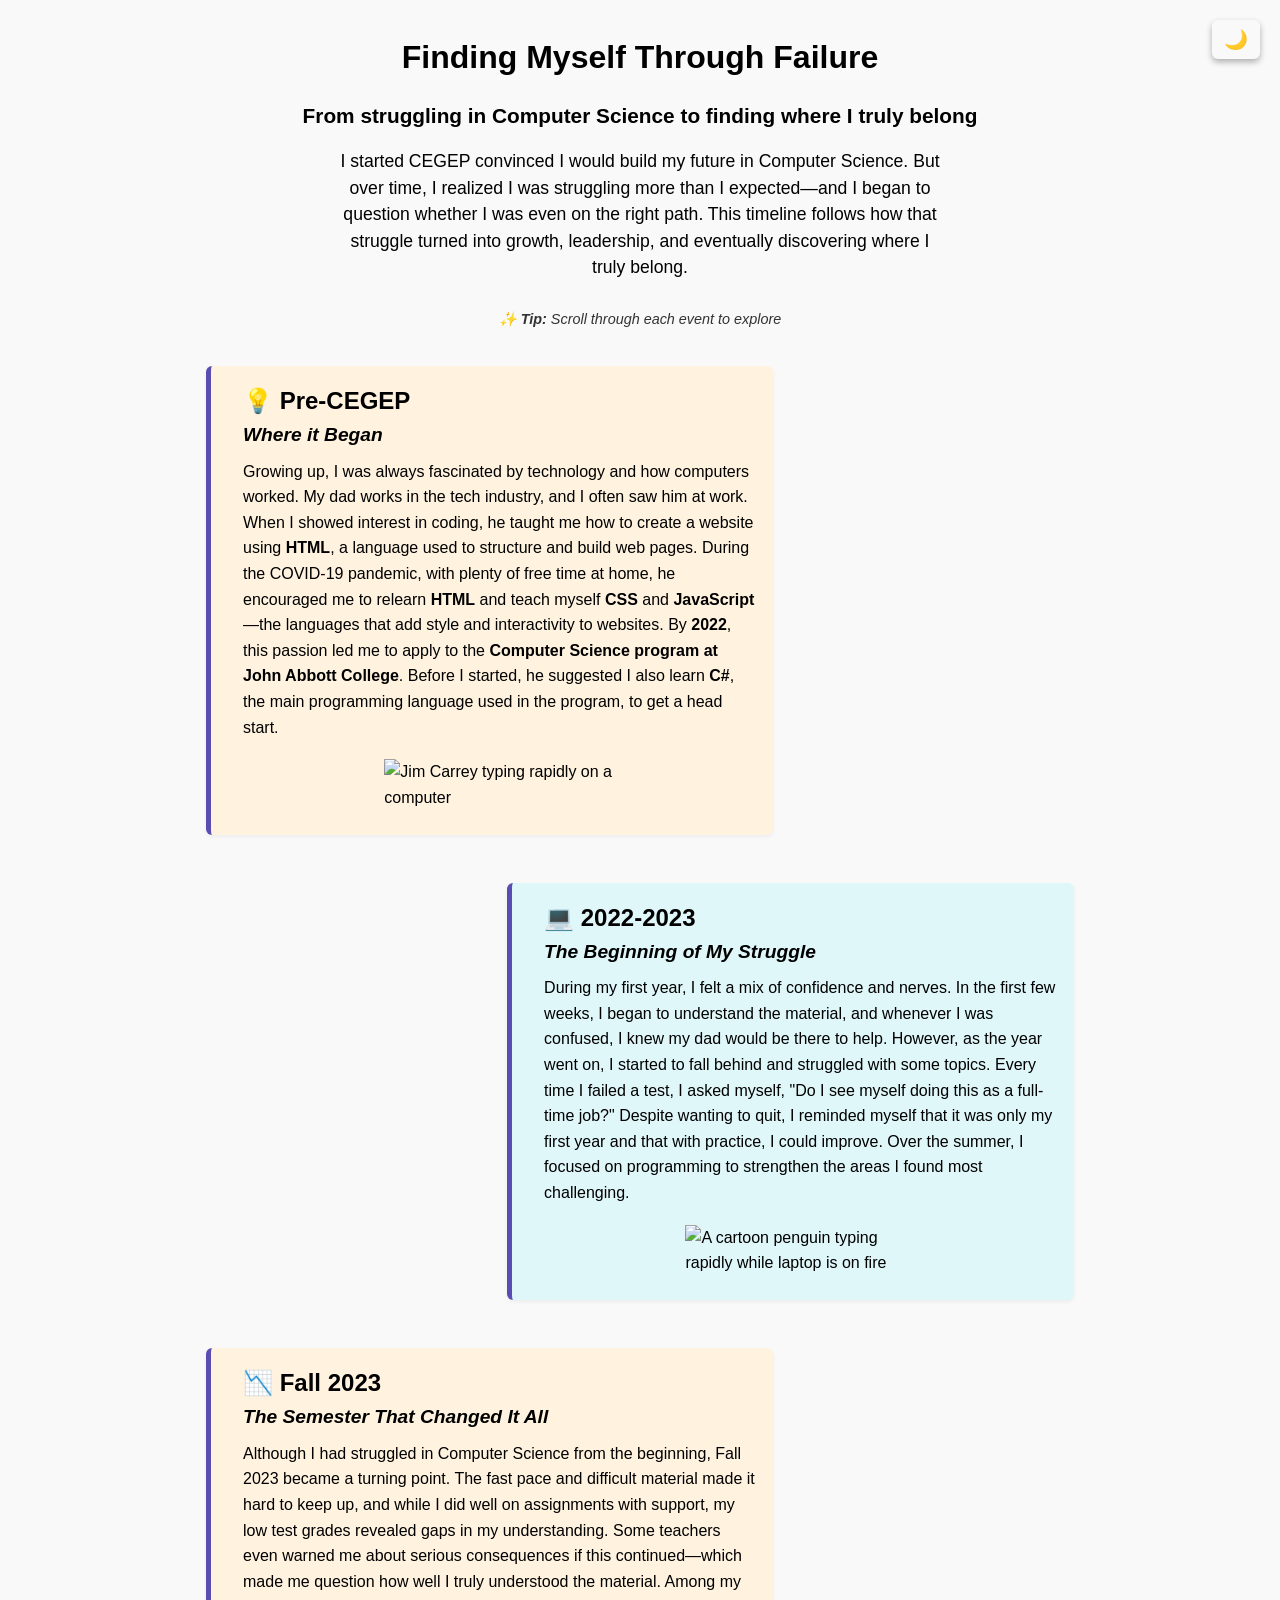
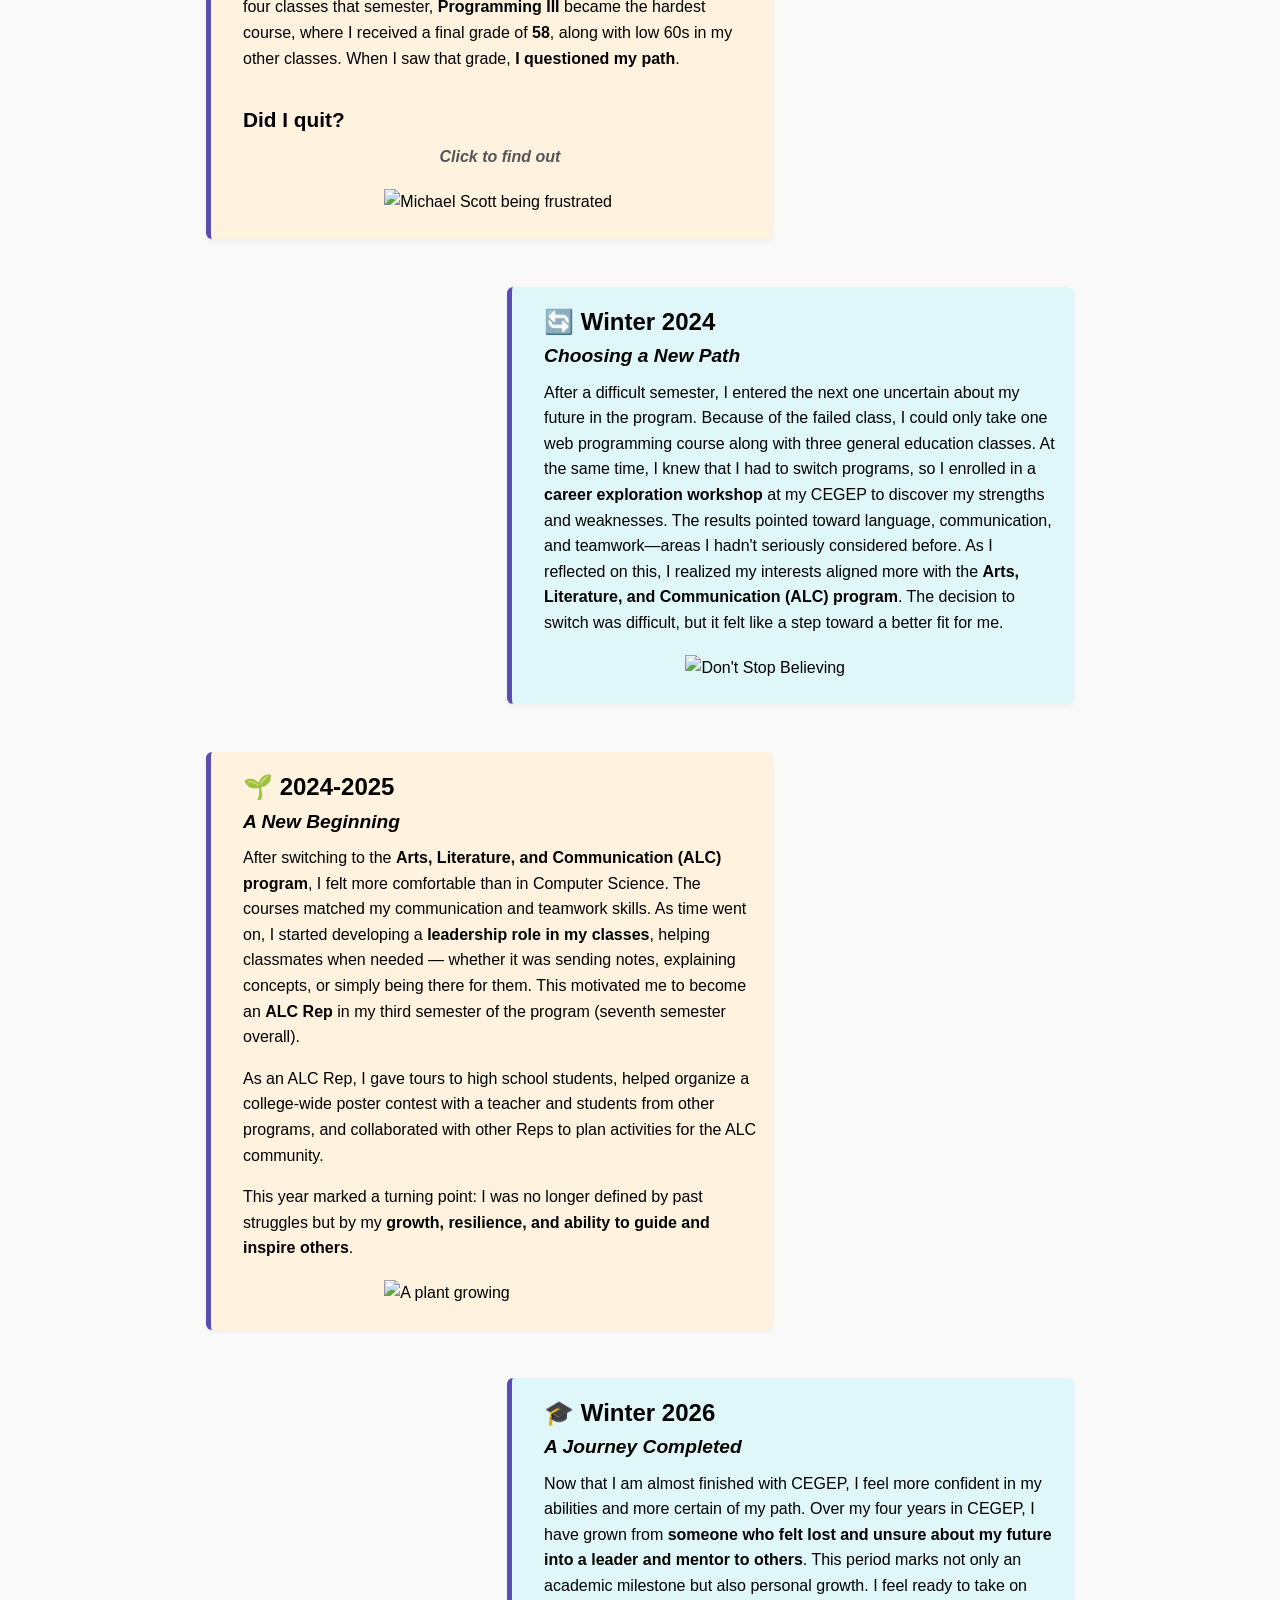
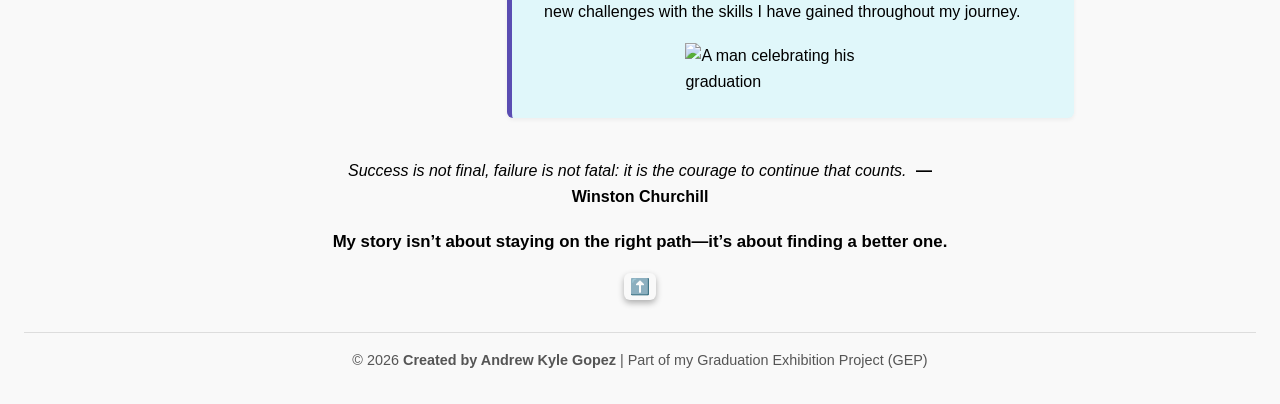
==== commit 2d7432e1: "Add defer to script tag for improved loading performance" ====
--- a/index.html
+++ b/index.html
@@ -8,11 +8,13 @@
     <link rel="icon" type="image/x-icon" href="./favicon-32x32.png">
     <!--Favicon (the small image  next to the page title in the browser tab) -->
     <link rel="stylesheet" href="./style.css">
-    <script src="./script.js"></script>
+    <script src="./script.js" defer></script>
 </head>
 
 <body>
-    <h1>Finding Myself Through Failure</h1>
+    <div class="intro-title-wrapper">
+        <h1 class="intro-title">Finding Myself Through Failure</h1>
+    </div>
     <h2>From struggling in Computer Science to finding where I truly belong</h2>
 
     <!--Dark mode button:-->
--- a/style.css
+++ b/style.css
@@ -104,6 +104,7 @@
 .hook-details summary {
     cursor: pointer;
     font-style: italic;
+    font-weight: bold;
     color: #555;
     list-style: none;
 }
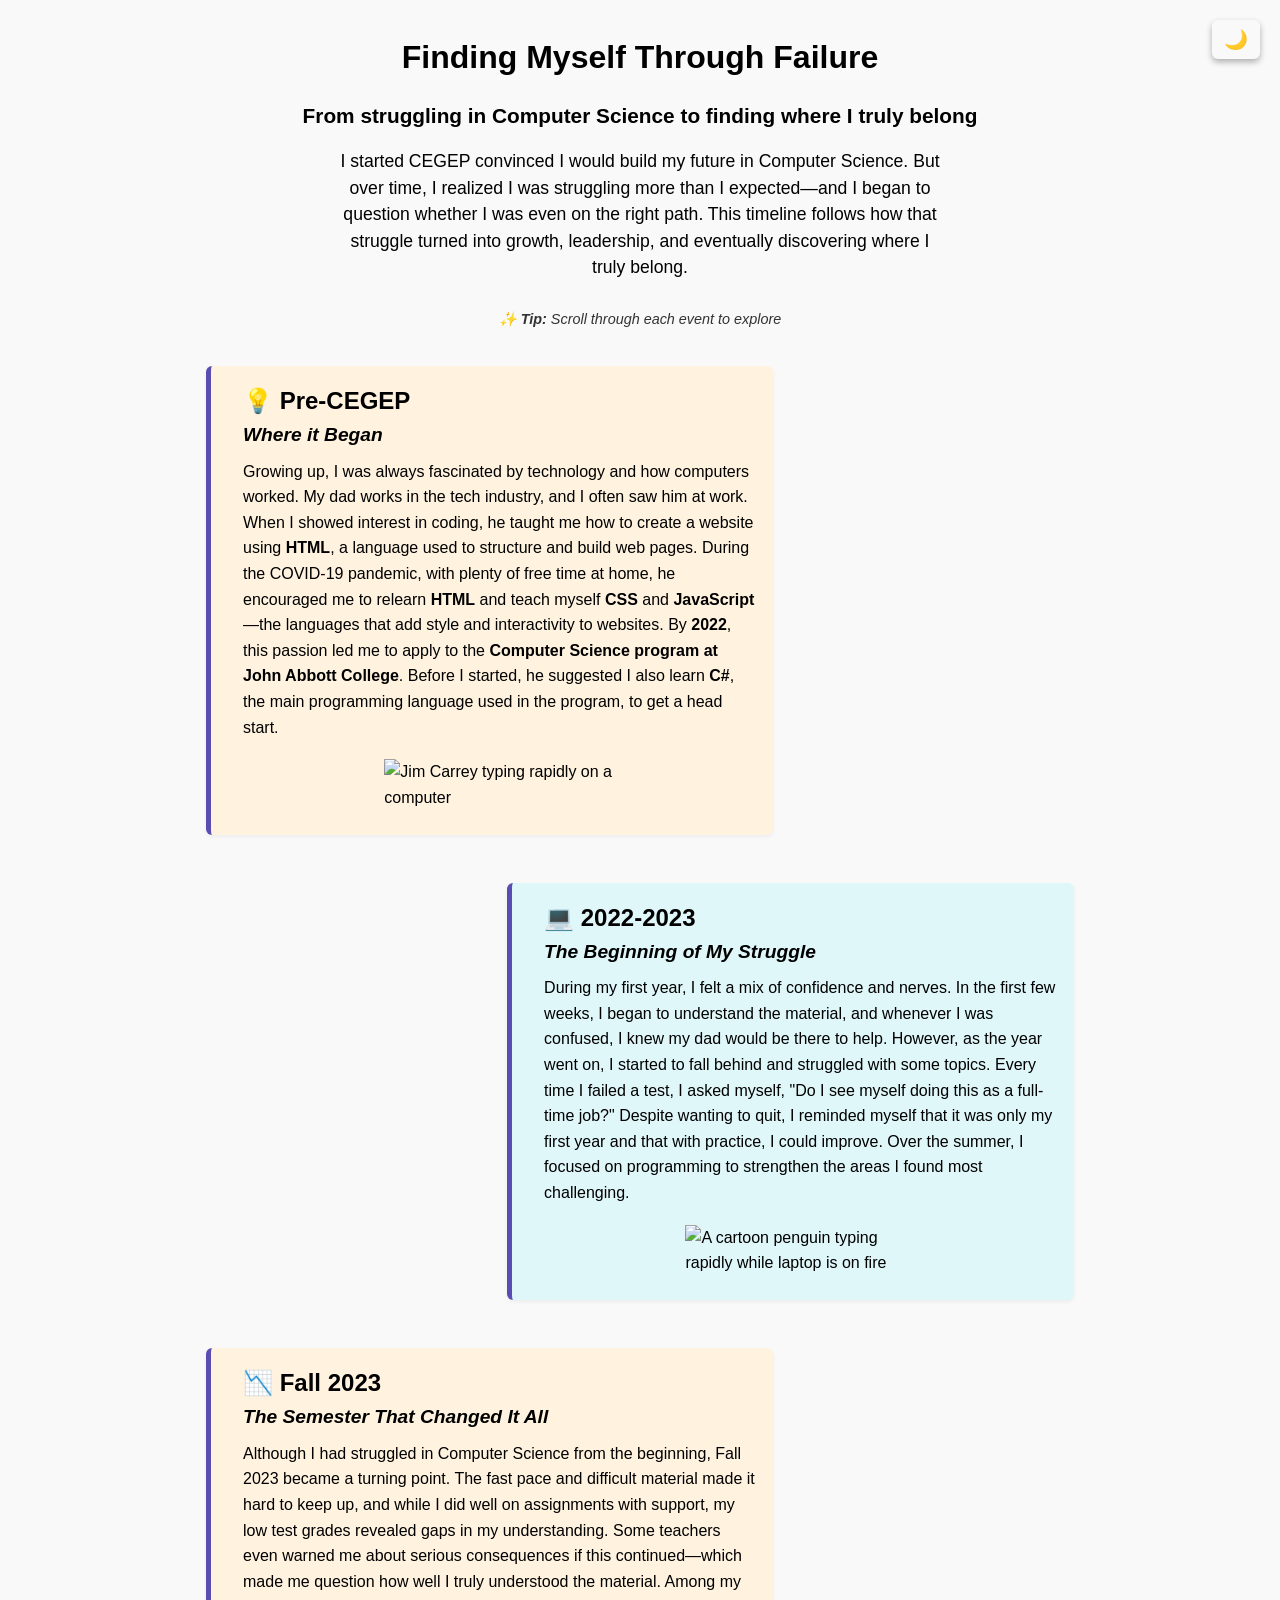
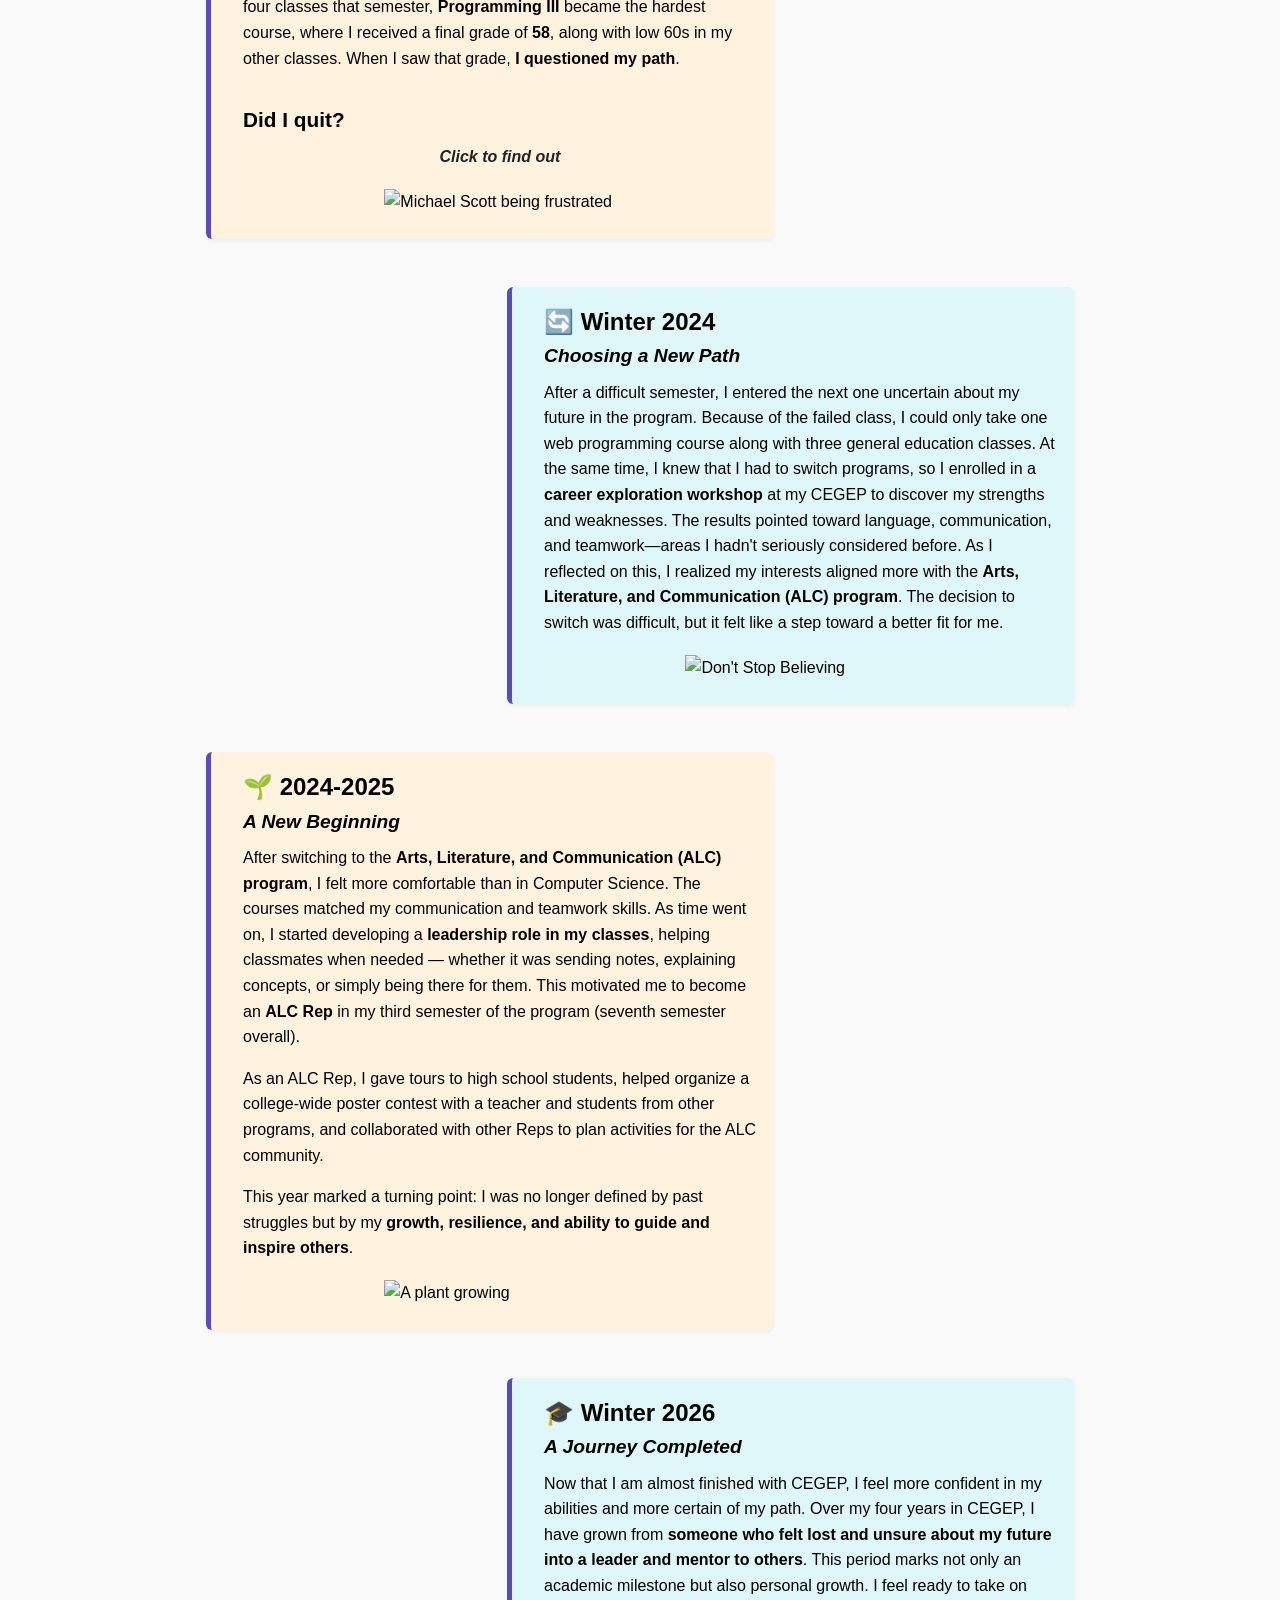
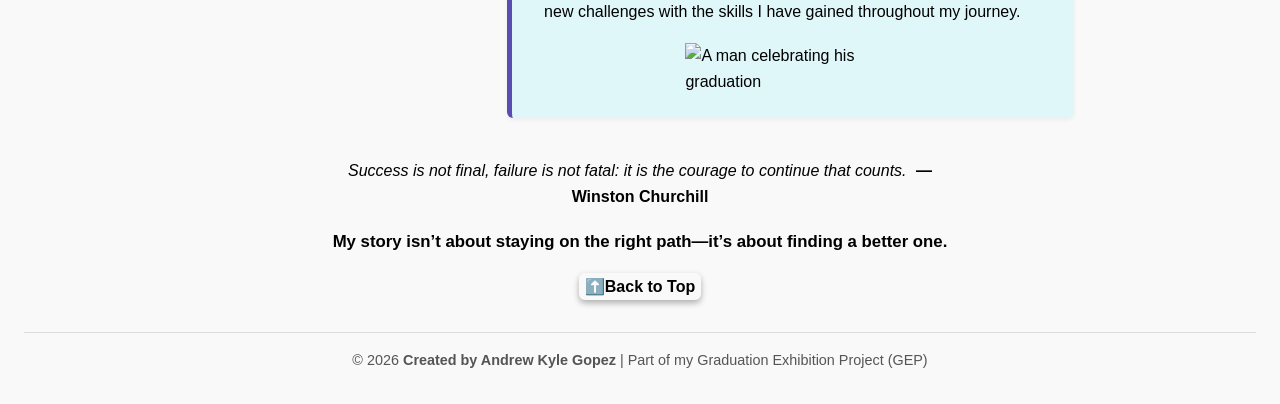
==== commit a9e1f6b8: "Reorganize intro layout and fix back-to-top button" ====
--- a/index.html
+++ b/index.html
@@ -14,8 +14,8 @@
 <body>
     <div class="intro-title-wrapper">
         <h1 class="intro-title">Finding Myself Through Failure</h1>
+        <h2>From struggling in Computer Science to finding where I truly belong</h2>
     </div>
-    <h2>From struggling in Computer Science to finding where I truly belong</h2>
 
     <!--Dark mode button:-->
     <button id="darkModeToggle" title="Switch theme" class="dark-button">🌙</button>
@@ -183,7 +183,10 @@
     </p>
 
     <!--Back to the top button-->
-    <button id="backToTop" class="back-button" title="Back to the top">⬆️</button>
+    <button id="backToTop" class="back-button" title="Back to the top">
+        <span class="icon">⬆️</span>
+        <strong>Back to Top</strong>
+    </button>
 
     <!--Footer of the timeline-->
     <footer class="timeline-footer">
--- a/style.css
+++ b/style.css
@@ -105,7 +105,7 @@
     cursor: pointer;
     font-style: italic;
     font-weight: bold;
-    color: #555;
+    color: #222;
     list-style: none;
 }
 
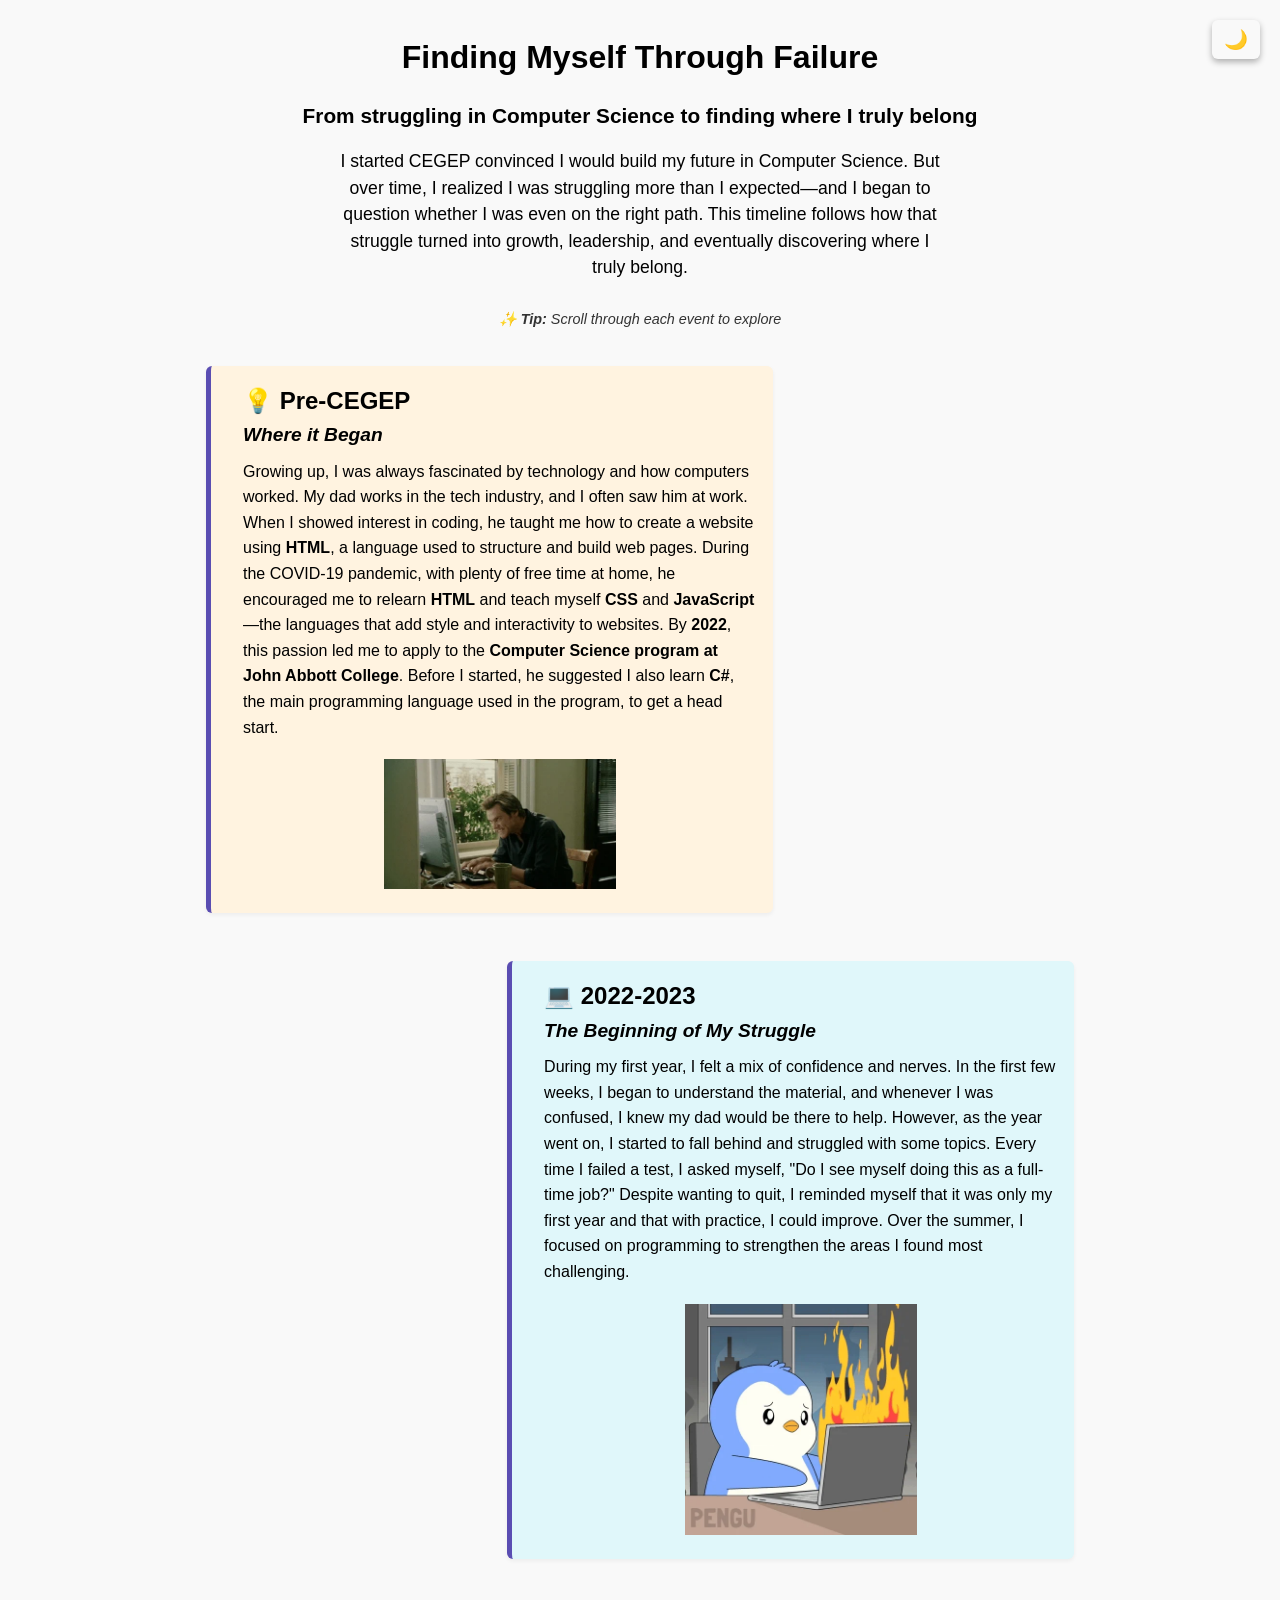
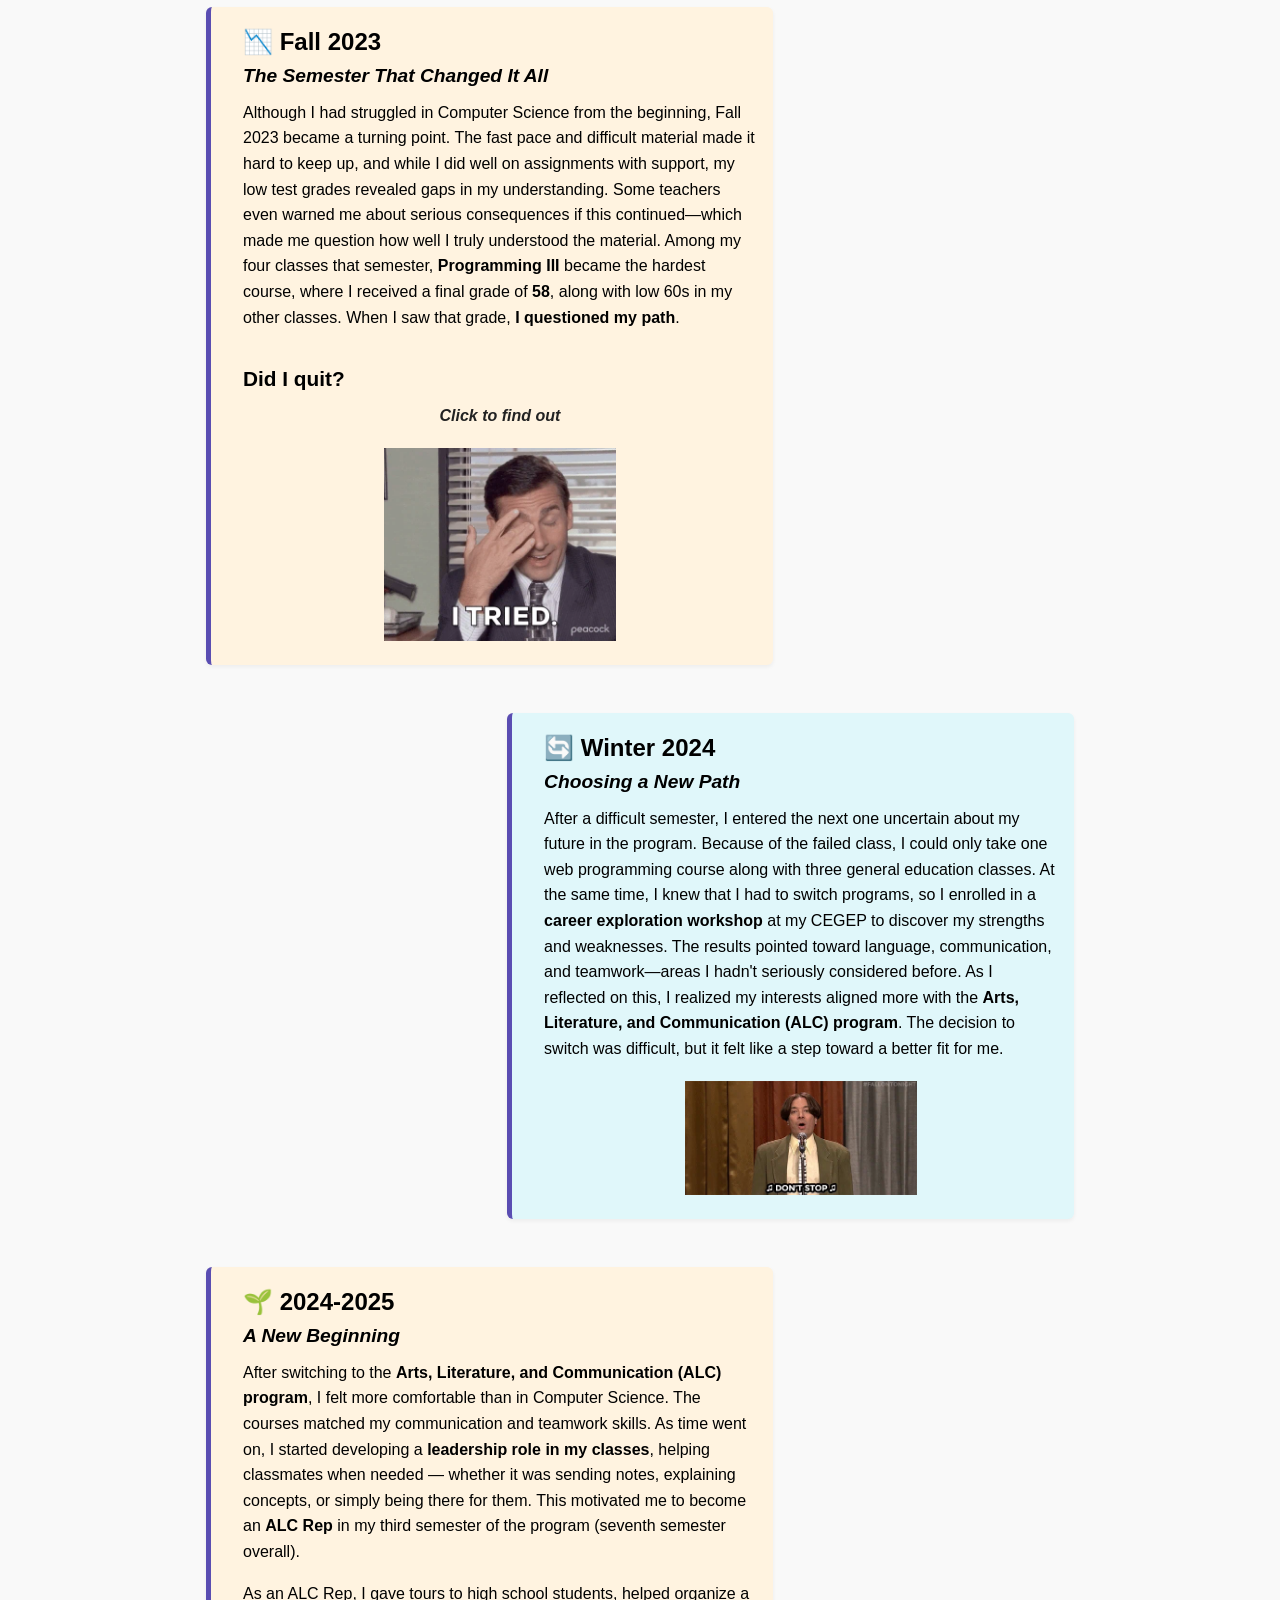
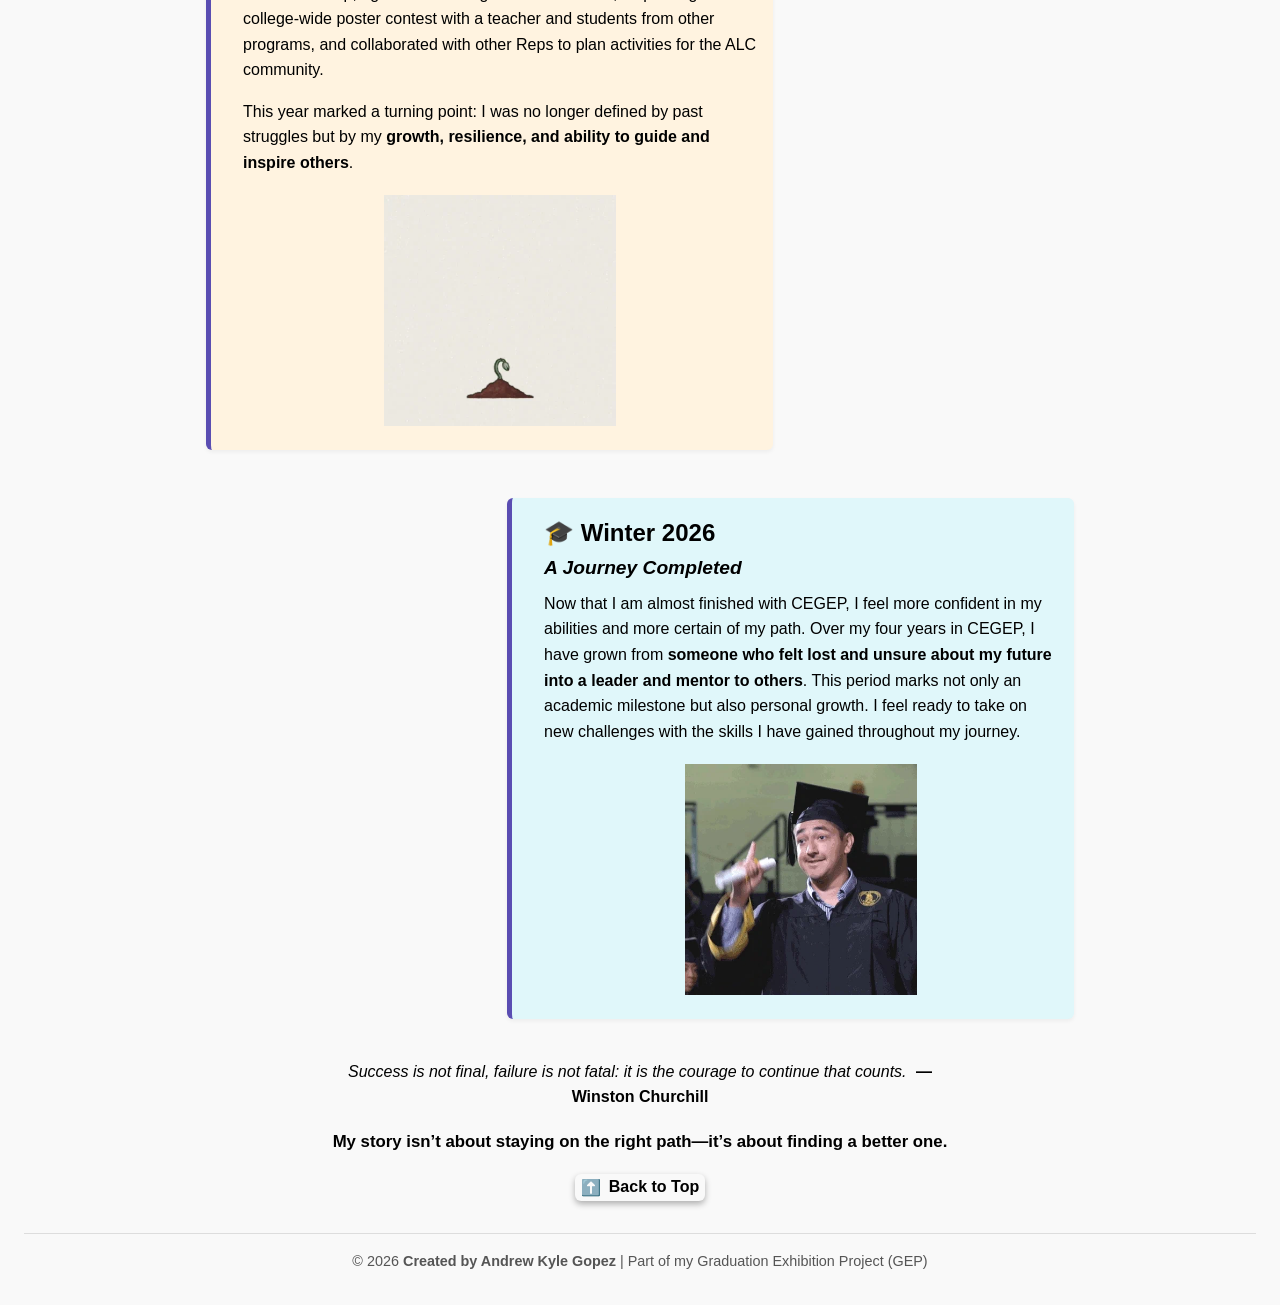
==== commit 1e7d2fe7: "Make project fully offline" ====
--- a/index.html
+++ b/index.html
@@ -48,7 +48,7 @@
                     started, he suggested I also learn <strong>C#</strong>, the main programming language used in the
                     program, to get a head start.
                 </p>
-                <img src="https://media3.giphy.com/media/v1.Y2lkPTc5MGI3NjExajkzb2hiNDFyeGw0Zm9pbDFzcTUxZHBuemtwaHF6OGQ5Ymhsdml6bCZlcD12MV9pbnRlcm5hbF9naWZfYnlfaWQmY3Q9Zw/B1uajA01vvL91Urtsp/giphy.gif"
+                <img src="./gifs/jim-carrey-typing.webp"
                     alt="Jim Carrey typing rapidly on a computer" class="event-gif">
             </div>
         </div>
@@ -66,7 +66,7 @@
                     reminded myself that it was only my first year and that with practice, I could improve. Over the
                     summer, I focused on programming to strengthen the areas I found most challenging.
                 </p>
-                <img src="https://media2.giphy.com/media/v1.Y2lkPTc5MGI3NjExZGZzZmpiNnU2ZXJ0d25ydjZ1cnJmeTZlbmphaDMxaXY4b2dwM21vcSZlcD12MV9pbnRlcm5hbF9naWZfYnlfaWQmY3Q9Zw/NWr6ZBo6sBOH97QSmJ/giphy.gif"
+                <img src="./gifs/penguin-typing-rapidly.webp"
                     alt="A cartoon penguin typing rapidly while laptop is on fire" class="event-gif">
             </div>
         </div>
@@ -97,7 +97,7 @@
                     </details>
                 </div>
                 
-                <img src="https://media2.giphy.com/media/v1.Y2lkPTc5MGI3NjExN2Y3YWQwemMybjI0N3o1dXhudmFodmw3ZGYzeGdwOXR2aXAyODg5eiZlcD12MV9pbnRlcm5hbF9naWZfYnlfaWQmY3Q9Zw/KSKvdT1YGCpUIonvSq/giphy.gif"
+                <img src="./gifs/michael_scott-frustrated.webp"
                     alt="Michael Scott being frustrated" class="event-gif">
             </div>
         </div>
@@ -118,7 +118,7 @@
                     aligned more with the <strong>Arts, Literature, and Communication (ALC) program</strong>.
                     The decision to switch was difficult, but it felt like a step toward a better fit for me.
                 </p>
-                <img src="https://media2.giphy.com/media/v1.Y2lkPTc5MGI3NjExNXlldDhqc2J6aHNjZjAycHRobTNteG9sN2VhNXhwNmhnbDFoaTlsbiZlcD12MV9pbnRlcm5hbF9naWZfYnlfaWQmY3Q9Zw/3o7WIrB7YQvFAyVlJK/giphy.gif"
+                <img src="./gifs/dont-stop-believing.webp"
                     alt="Don't Stop Believing" class="event-gif">
             </div>
         </div>
@@ -149,7 +149,7 @@
                     <strong>growth, resilience, and ability to guide and inspire others</strong>.
                 </p>
 
-                <img src="https://media3.giphy.com/media/v1.Y2lkPTc5MGI3NjExNnQ4bTF1M3l3ZmI4dTQ2OWY4bjY1N2c3NmY0ZmduNjl1aHkzeTR1eSZlcD12MV9pbnRlcm5hbF9naWZfYnlfaWQmY3Q9Zw/54MQN16KwQy8QLRFk0/giphy.gif"
+                <img src="./gifs/plant-growing.webp"
                     alt="A plant growing" class="event-gif">
             </div>
         </div>
@@ -166,7 +166,7 @@
                     academic milestone but also personal growth. I feel ready to take on new challenges with
                     the skills I have gained throughout my journey.
                 </p>
-                <img src="https://media2.giphy.com/media/v1.Y2lkPTc5MGI3NjExazM2MTBkdGpkdjNleGhsZ3pjdzM5cDRjczh1Nzkza2k3eTcxeW8wNyZlcD12MV9pbnRlcm5hbF9naWZfYnlfaWQmY3Q9Zw/XDozyQl4cxeWcioF7v/giphy.gif"
+                <img src="./gifs/graduation.webp"
                     alt="A man celebrating his graduation" class="event-gif">
             </div>
         </div>
--- a/style.css
+++ b/style.css
@@ -289,6 +289,11 @@
     z-index: 1000;
 }
 
+/* Adds spacing between icon and button text */
+.back-button .icon{
+    margin-right: 8px;
+}
+
 /* Back button hover effect */
 .back-button:hover {
     transform: scale(1.05);
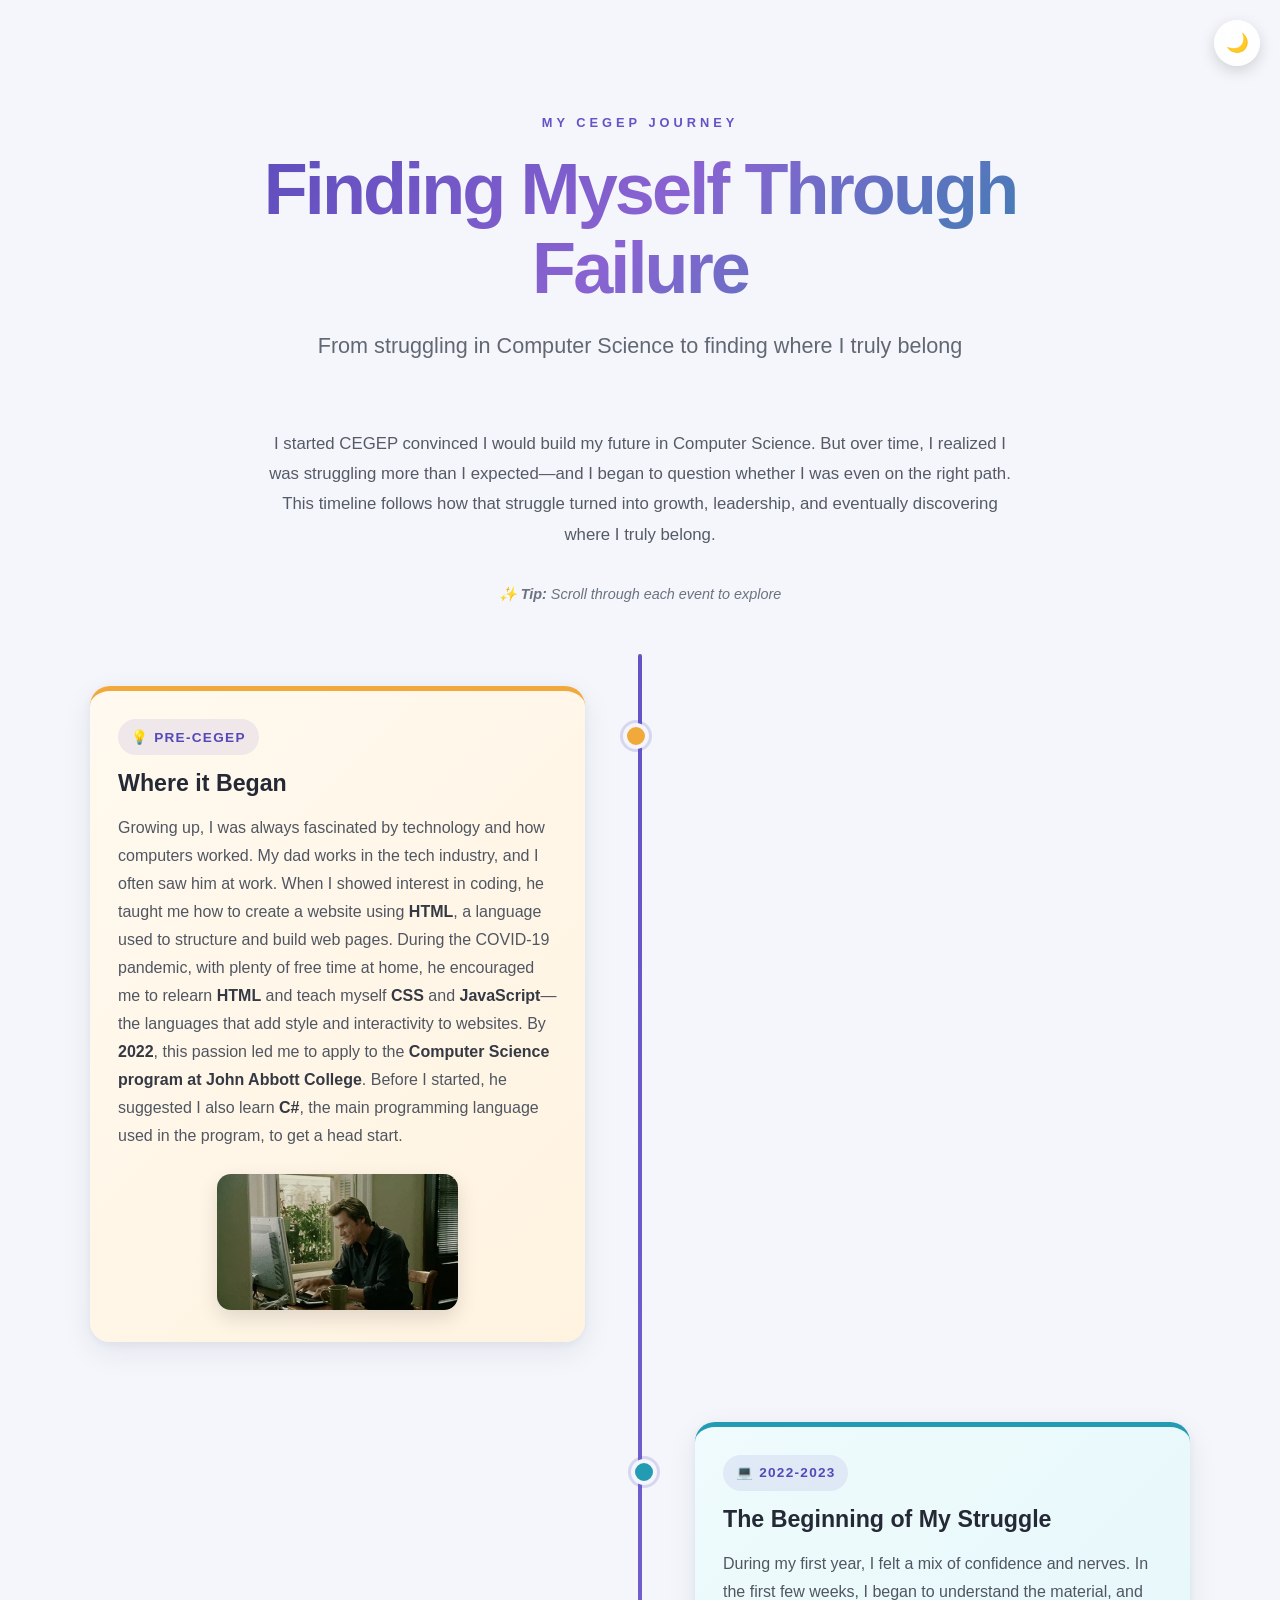
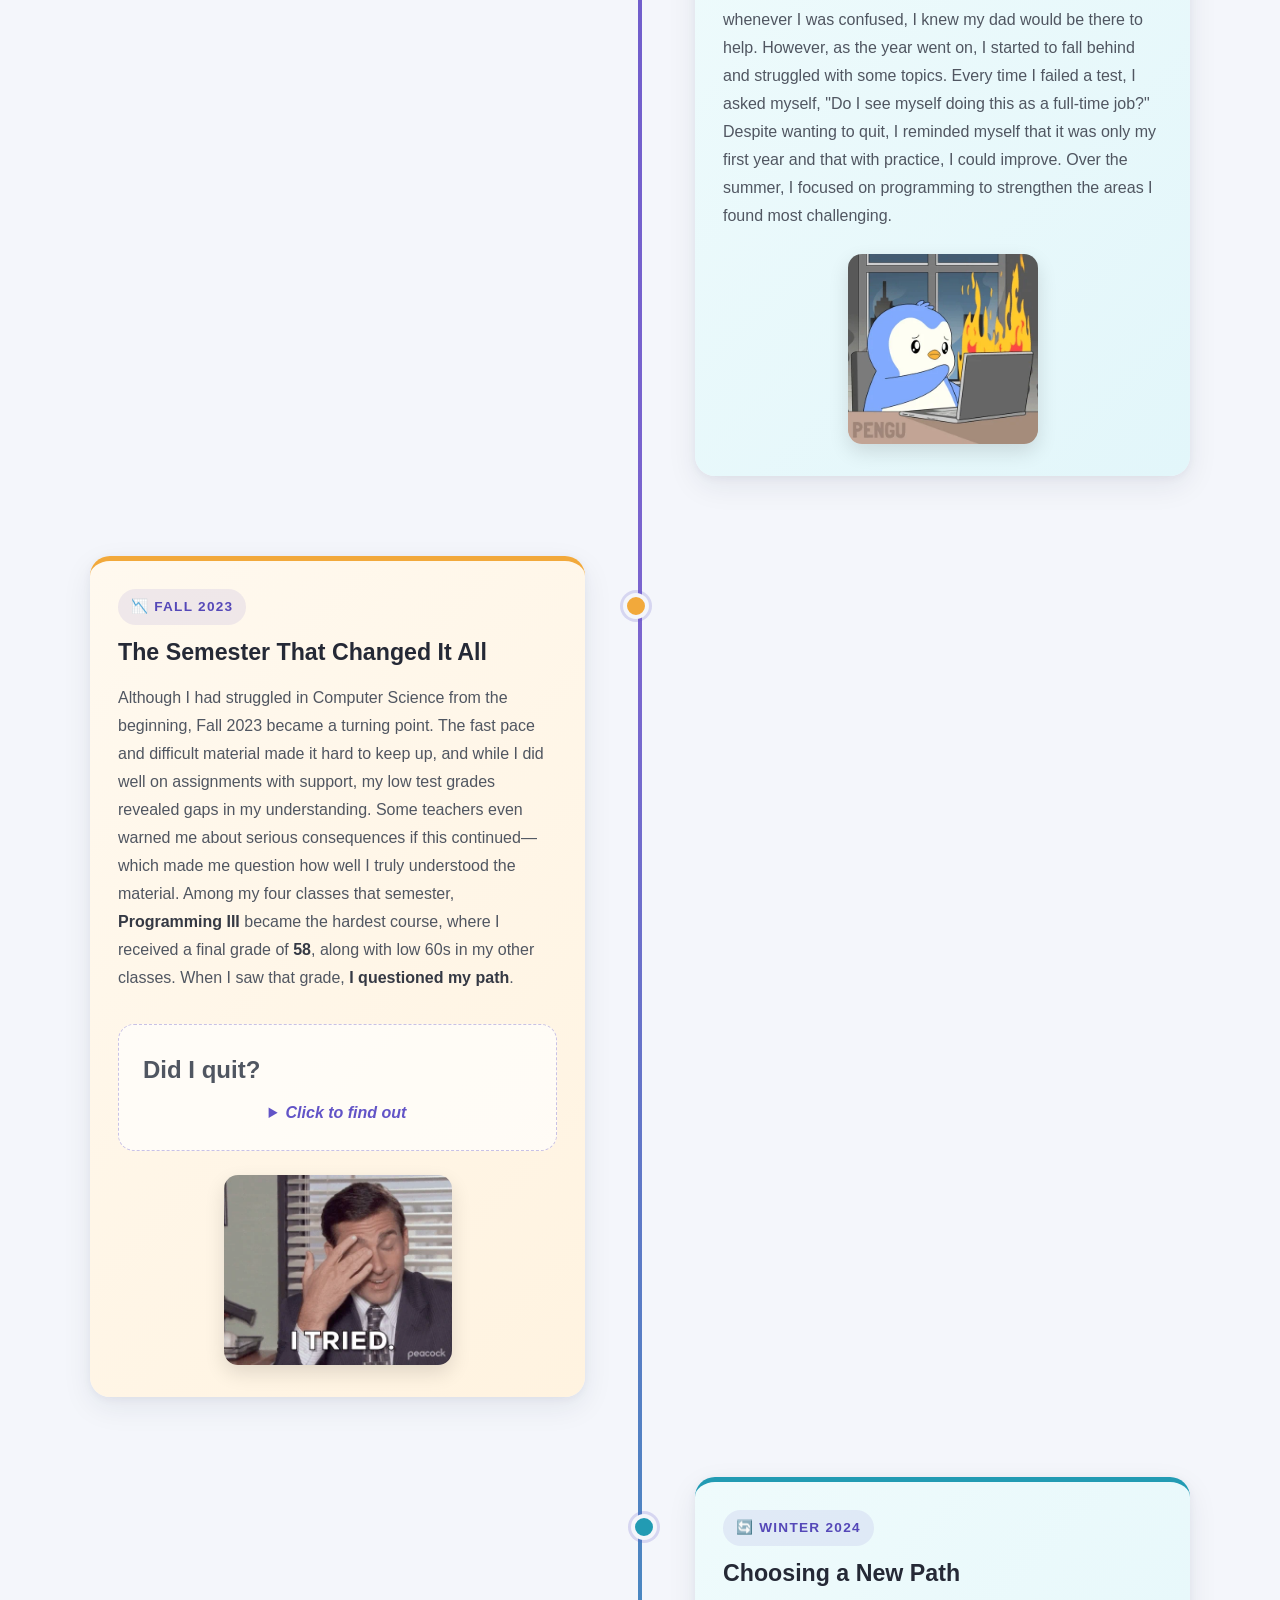
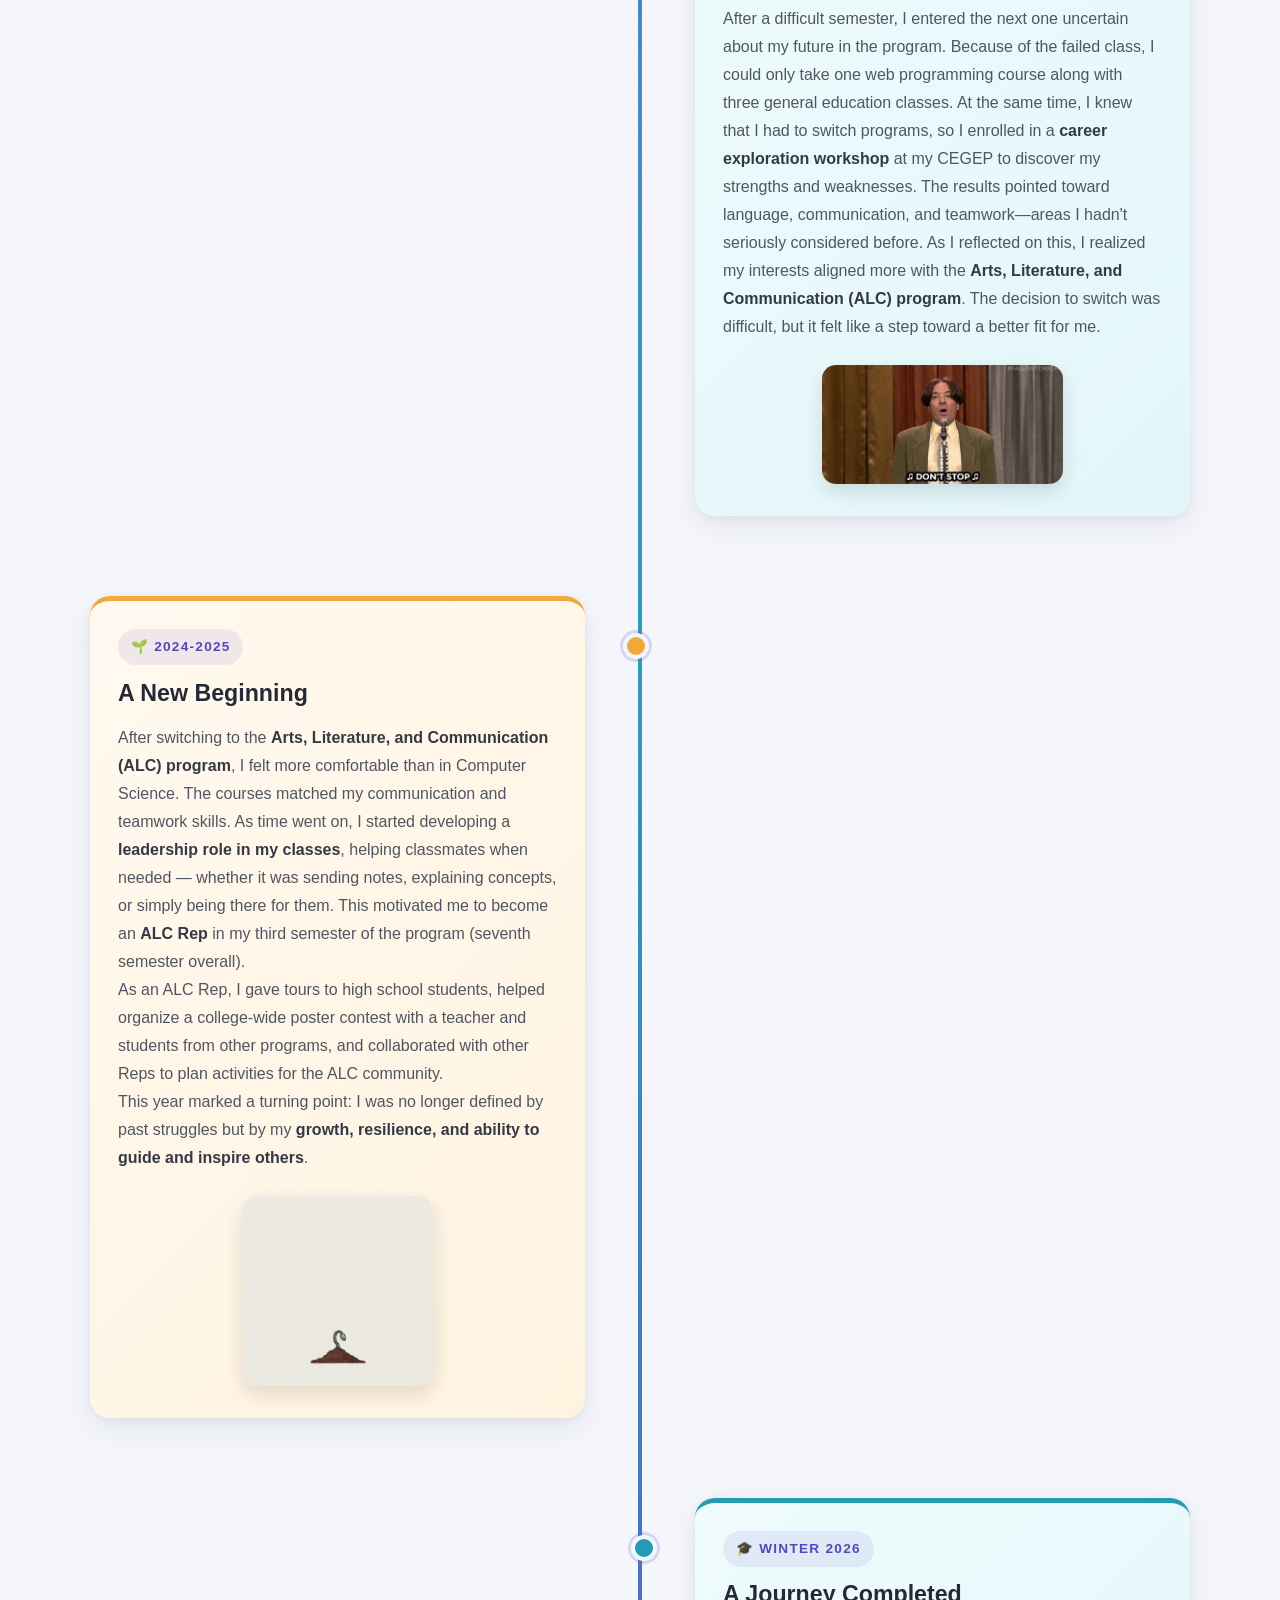
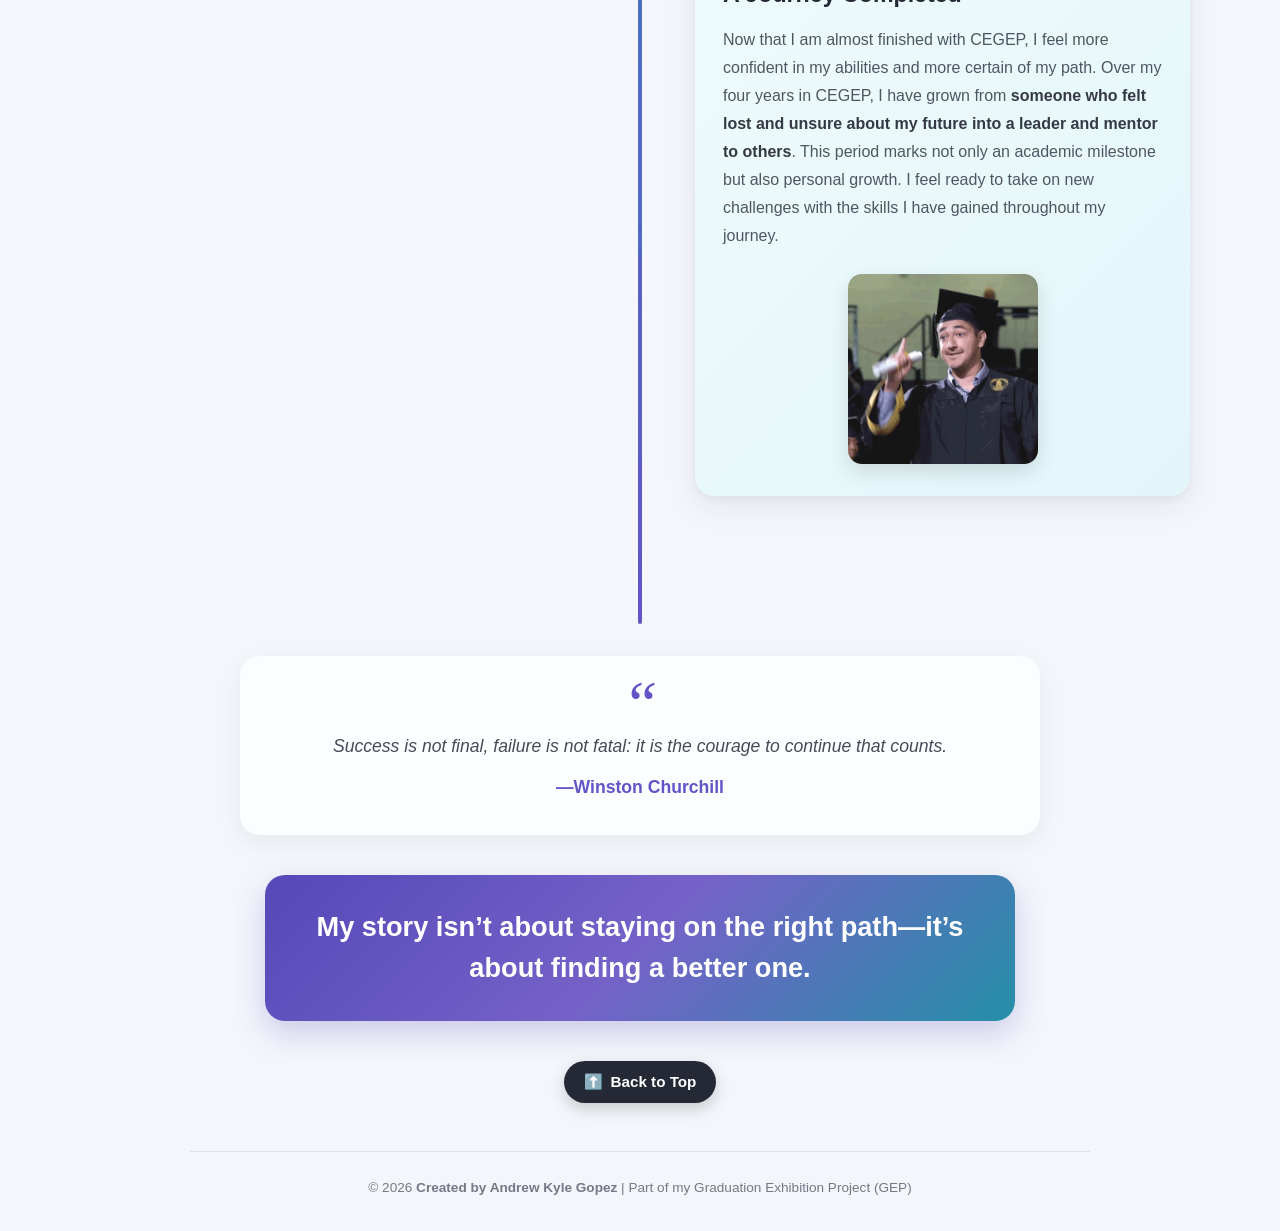
==== commit cdb70f65: "Refine GEP timeline design" ====
--- a/index.html
+++ b/index.html
@@ -172,7 +172,7 @@
         </div>
     </section>
 
-    <!-- Winston Churchill quote -->
+<section class="final-message">
     <blockquote class="quote">
         Success is not final, failure is not fatal: it is the courage to continue that counts.
         <span class="author">—Winston Churchill</span>
@@ -181,6 +181,7 @@
     <p class="closing-hook">
         My story isn’t about staying on the right path—it’s about finding a better one.
     </p>
+</section>
 
     <!--Back to the top button-->
     <button id="backToTop" class="back-button" title="Back to the top">
--- a/style.css
+++ b/style.css
@@ -1,371 +1,805 @@
-/* Reset default styles */
+/* =========================================================
+   RESET
+========================================================= */
+
 * {
     box-sizing: border-box;
     margin: 0;
     padding: 0;
 }
 
-/* Style the main page */
+html {
+    scroll-behavior: smooth;
+}
+
 body {
     font-family: Verdana, Geneva, Tahoma, sans-serif;
-    padding: 2rem 1.5rem;
-    line-height: 1.6;
-    background-color: #f9f9f9;
-}
-
-/* Style and format the h1 tag (the title) */
-h1{
+    padding: 0 1.5rem 2rem;
+    line-height: 1.7;
+    background: #f4f6fb;
+    color: #20232a;
+    transition: background-color 0.4s ease, color 0.4s ease;
+}
+
+
+/* =========================================================
+   HERO / INTRODUCTION
+========================================================= */
+
+.intro-title-wrapper {
+    max-width: 1000px;
+    margin: 0 auto;
+    padding: 7rem 1rem 4rem;
     text-align: center;
-    font-size: 2rem;
+}
+
+.intro-title-wrapper::before {
+    content: "MY CEGEP JOURNEY";
+    display: block;
+    font-size: 0.8rem;
+    font-weight: bold;
+    letter-spacing: 0.25rem;
+    color: #6254c7;
     margin-bottom: 1rem;
 }
 
-/* Style and format the h2 tag (the subtitle) */
-h2{
-    font-size: 1.3rem;
+.intro-title {
+    font-size: clamp(2.5rem, 6vw, 4.5rem);
+    line-height: 1.1;
+    margin-bottom: 1.25rem;
+    font-weight: 800;
+    letter-spacing: -0.04em;
+
+    background: linear-gradient(135deg, #5548b8, #8a63d2, #2389a8);
+    -webkit-background-clip: text;
+    -webkit-text-fill-color: transparent;
+    background-clip: text;
+}
+
+.intro-title-wrapper h2 {
+    max-width: 700px;
+    margin: 0 auto;
+    font-size: clamp(1.05rem, 2vw, 1.35rem);
+    font-weight: 400;
+    color: #626873;
+}
+
+
+/* =========================================================
+   INTRO PARAGRAPH
+========================================================= */
+
+.intro {
+    max-width: 760px;
+    margin: 0 auto 1.5rem;
     text-align: center;
-    margin-bottom: 1rem;
-}
-
-/* Adds spacing between paragraphs for better readability */
-p{
-    margin-bottom: 1rem;
-}
-
-/* Style the intro text block */
-.intro{
-    max-width: 16cm;
-    margin: 0 auto 1.5rem auto;
+    line-height: 1.8;
+    font-size: 1.05rem;
+    color: #555b66;
+}
+
+
+/* =========================================================
+   HOVER / SCROLL TIP
+========================================================= */
+
+.hover-note {
     text-align: center;
-    line-height: 1.5;
-    font-size: 1.1em;
-}
-
-/* Timeline container layout*/
+    font-size: 0.9rem;
+    color: #6b7280;
+    margin: 2rem auto 3rem;
+    font-style: italic;
+}
+
+
+/* =========================================================
+   TIMELINE
+========================================================= */
+
 .timeline {
-    display: flex;
-    flex-direction: column;
     position: relative;
-    max-width: 900px;
+    max-width: 1100px;
     margin: 0 auto;
-    padding: 1rem;
-}
-
-
-/* Base styling for timeline events */
+    padding: 2rem 0 3rem;
+}
+
+
+/* Main vertical line */
+
+.timeline::before {
+    content: "";
+    position: absolute;
+    top: 0;
+    bottom: 0;
+    left: 50%;
+    width: 4px;
+    transform: translateX(-50%);
+    background: linear-gradient(
+        to bottom,
+        #6254c7,
+        #7b65cf,
+        #2a9db8,
+        #6254c7
+    );
+    border-radius: 999px;
+}
+
+
+/* =========================================================
+   TIMELINE EVENTS
+========================================================= */
+
 .timeline-event {
-    width: 90%; 
-    max-width: 15cm; 
-    padding: 1rem;
-    border-radius: 6px;
-    box-shadow: 0 2px 4px rgba(0,0,0,0.05);
+    width: calc(50% - 55px);
+    max-width: none;
     position: relative;
-    margin-bottom: 3rem;
-    border-left: 5px solid #5a4db2;
-    padding-left: 2rem;
-    cursor: pointer;
-}
-
-/* Left-aligned timeline events */
-.timeline-event.left{
+    padding: 1.75rem;
+    margin-bottom: 5rem;
+
+    border: none;
+    border-radius: 20px;
+
+    box-shadow:
+        0 10px 30px rgba(30, 40, 70, 0.08),
+        0 2px 8px rgba(30, 40, 70, 0.05);
+
+    cursor: default;
+
+    transition:
+        transform 0.3s ease,
+        box-shadow 0.3s ease,
+        background-color 0.3s ease;
+}
+
+
+/* Timeline dots */
+
+.timeline-event::before {
+    content: "";
+    position: absolute;
+    top: 2rem;
+    width: 18px;
+    height: 18px;
+
+    border: 4px solid #f4f6fb;
+    border-radius: 50%;
+
+    box-shadow: 0 0 0 3px rgba(98, 84, 199, 0.2);
+
+    z-index: 2;
+}
+
+
+/* Left cards */
+
+.timeline-event.left {
     align-self: flex-start;
     margin-left: 0;
-    background-color: #fff3e0;
-}
-
-/* Right-aligned timeline events */
-.timeline-event.right{
+    background: linear-gradient(
+        135deg,
+        #fff9ef,
+        #fff3e0
+    );
+    border-top: 5px solid #f2a93b;
+}
+
+.timeline-event.left::before {
+    right: -64px;
+    background: #f2a93b;
+}
+
+
+/* Right cards */
+
+.timeline-event.right {
     align-self: flex-end;
     margin-right: 0;
-    background-color: #e0f7fa;
-}
-
-/* Paragraph styling inside timeline events */
-.timeline-event p{
+    margin-left: auto;
+
+    background: linear-gradient(
+        135deg,
+        #effbfc,
+        #e2f6fa
+    );
+
+    border-top: 5px solid #229bb3;
+}
+
+.timeline-event.right::before {
+    left: -64px;
+    background: #229bb3;
+}
+
+
+/* Hover */
+
+.timeline-event:hover {
+    transform: translateY(-6px);
+    box-shadow:
+        0 18px 40px rgba(30, 40, 70, 0.14),
+        0 5px 12px rgba(30, 40, 70, 0.08);
+}
+
+
+/* =========================================================
+   EVENT DATE
+========================================================= */
+
+.event-date {
+    display: inline-block;
+
+    font-size: 0.85rem;
+    font-weight: bold;
+    letter-spacing: 0.08rem;
+    text-transform: uppercase;
+
+    padding: 0.4rem 0.8rem;
+    margin-bottom: 0.8rem;
+
+    border-radius: 999px;
+    background: rgba(98, 84, 199, 0.1);
+    color: #5548b8;
+}
+
+
+/* =========================================================
+   EVENT TITLE
+========================================================= */
+
+.event-title {
+    font-size: 1.45rem;
+    line-height: 1.3;
+    font-weight: 700;
+    font-style: normal;
+
+    margin-bottom: 1rem;
+
+    color: #252936;
+}
+
+
+/* =========================================================
+   EVENT TEXT
+========================================================= */
+
+.timeline-event p {
     text-align: left;
-    line-height: 1.6;
-    max-width: 15cm;
-}
-
-/* Container for the signature hook section (centers everything) */
+    line-height: 1.75;
+    max-width: none;
+    color: #505661;
+}
+
+.timeline-event strong {
+    color: #353944;
+}
+
+
+/* =========================================================
+   GIFS
+========================================================= */
+
+.event-gif {
+    display: block;
+
+    width: auto;
+    max-width: 55%;
+    max-height: 190px;
+
+    object-fit: contain;
+
+    margin: 1.5rem auto 0.25rem;
+
+    border-radius: 14px;
+
+    box-shadow:
+        0 8px 20px rgba(0, 0, 0, 0.12);
+
+    transition:
+        transform 0.4s ease,
+        box-shadow 0.4s ease,
+        filter 0.4s ease;
+}
+
+.timeline-event:hover .event-gif {
+    transform: scale(1.04);
+    filter: brightness(1.04);
+
+    box-shadow:
+        0 12px 25px rgba(0, 0, 0, 0.18);
+}
+
+
+/* =========================================================
+   "DID I QUIT?" SECTION
+========================================================= */
+
 .hook-container {
     text-align: center;
-    margin-top: 2rem;
-}
-
-/* The main question line ('Did I quit?') */
+    margin: 2rem 0 1rem;
+    padding: 1.5rem;
+
+    border-radius: 16px;
+    background: rgba(255, 255, 255, 0.65);
+    border: 1px dashed rgba(98, 84, 199, 0.35);
+}
+
 .hook-question {
-    font-size: 1.3rem;
-    font-weight: bold;
+    font-size: 1.5rem;
+    font-weight: 800;
     margin-bottom: 0.5rem;
 }
 
-/* Styles the <details>/<summary> interactive text */
 .hook-details summary {
     cursor: pointer;
     font-style: italic;
     font-weight: bold;
-    color: #222;
-    list-style: none;
-}
-
-/* Removes the arrow */
+    color: #6254c7;
+
+    transition: color 0.2s ease;
+}
+
+.hook-details summary:hover {
+    color: #403594;
+    text-decoration: underline;
+}
+
 .hook-details summary::-webkit-details-marker {
     display: none;
 }
 
-/* The revealed answer ('YES—but not yet!') */
 .hook-answer {
-    font-size: 1.6rem;
+    font-size: 1.7rem;
+    font-weight: 800;
+    margin-top: 1rem;
+
+    color: #d85c4a;
+}
+
+
+/* =========================================================
+   QUOTE
+========================================================= */
+
+.quote {
+    position: relative;
+
+    max-width: 800px;
+    margin: 2rem auto 1.5rem;
+    padding: 2rem 2.5rem;
+
+    text-align: center;
+    font-style: italic;
+
+    font-size: 1.1rem;
+    line-height: 1.7;
+
+    color: #454b57;
+
+    border-radius: 20px;
+
+    background: rgba(255, 255, 255, 0.75);
+
+    box-shadow:
+        0 8px 25px rgba(30, 40, 70, 0.06);
+}
+
+.quote::before {
+    content: "“";
+    display: block;
+
+    font-family: Georgia, serif;
+    font-size: 4rem;
+    line-height: 0.5;
+
+    color: #6254c7;
+    margin-bottom: 0.75rem;
+}
+
+.quote .author {
+    display: block;
+    margin-top: 0.75rem;
+
+    font-style: normal;
     font-weight: bold;
-    margin-top: 0.8rem;
-}
-
-/* Hover effect for summary text */
-.hook-details summary:hover {
-    text-decoration: underline;
-}
-
-/* Styling for the GIFs inside timeline events */
-.event-gif {
-    display: block;
-    margin: 1.2rem auto 0.5rem auto;
-    max-width: 45%;
-    height: auto;
-    transition: transform 0.4s ease;
-}
-
-/* Hover effect for GIFs inside timeline events */
-.timeline-event:hover .event-gif {
-    transform: scale(1.1);
-    filter: brightness(1.2);
-    box-shadow: 0 5px 15px rgba(0,0,0,0.3);
-}
-
-/* Spacing after last timeline event */
-.timeline > .timeline-event:last-child {
-    margin-bottom: 1.5rem;
-}
-
-/* Hover note text (the text above timeline) */
-.hover-note{
+
+    color: #6254c7;
+}
+
+
+/* =========================================================
+   CLOSING STATEMENT
+========================================================= */
+
+.closing-hook {
+    max-width: 750px;
+    margin: 2.5rem auto;
+
+    padding: 2rem;
+
     text-align: center;
-    font-size: 0.9rem;
-    color: #333;
-    margin-bottom: 1rem;
-    font-style: italic;
-    padding: 0.2rem 0;
-}
-
-/* Hover effect for all timeline events */
-.timeline-event:hover{
-    transform: translateY(-2px) scale(1.02);
-    transition: all 0.25s ease;
-    box-shadow: 0 4px 8px rgb(0,0,0,0.25);
-}
-
-/* Hover effect for left-aligned events */
-.timeline-event.left:hover{
-    background-color: #fff9e6;
-    border-left: 5px solid #ffb142;
-}
-
-/* Hover effect for right-aligned events */
-.timeline-event.right:hover {
-    background-color: #e6f7ff;
-    border-left: 5px solid #00a8cc;
-}
-
-/* Styling for event date */
-.event-date {
-    font-size: 1.5em;
-    font-weight: bold;
-}
-
-/* Styling for event title */
-.event-title{
-    font-size: 1.2em;
-    font-weight: bold;
-    font-style: italic;
-    margin-bottom: 0.4em;
-}
-
-/* Footer of the timeline */
-.timeline-footer{
-    text-align: center;
-    font-size: 0.9rem;
-    color: #555;
-    margin-top: 2rem;
-    padding-top: 1rem;
-    border-top: 1px solid #ddd;
-    font-family: Verdana, Geneva, Tahoma, sans-serif;
-}
-
-/* Dark mode toggle button styling */
+
+    font-size: clamp(1.25rem, 3vw, 1.7rem);
+    line-height: 1.5;
+
+    font-weight: 800;
+
+    color: #ffffff;
+
+    border-radius: 20px;
+
+    background: linear-gradient(
+        135deg,
+        #5548b8,
+        #7562c8,
+        #248fa7
+    );
+
+    box-shadow:
+        0 12px 30px rgba(85, 72, 184, 0.25);
+}
+
+
+/* =========================================================
+   BUTTONS
+========================================================= */
+
 .dark-button {
     position: fixed;
+
     top: 20px;
     right: 20px;
-    padding: 8px 12px;
-    cursor: pointer;
-    border-radius: 6px;
-    border: none;
-    background-color: #f0f0f0; 
-    color: #1e1e1e; 
-    font-size: 1.2rem;
-    box-shadow: 0 3px 6px rgba(0, 0, 0, 0.3);
-    transition: all 0.3s ease;
-}
-
-/* Appearance of the dark mode button in dark mode */
-.dark-mode .dark-button{
-    background-color: #333;
-    color: #fff;
-    box-shadow: 0 3px 6px rgba(255, 255, 255, 0.3);
-}
-
-/* Dark mode button hover effect */
-.dark-button:hover{
-    transform: scale(1.05);
-}
-
-/* Dark mode body background and text color */
-body.dark-mode {
-    background-color: #121212; 
-    color: #f0f0f0; 
-}
-
-/* Timeline event background in dark mode */
-body.dark-mode .timeline-event.left, 
-body.dark-mode .timeline-event.right {
-    background-color: #1e1e1e;
-}
-
-/* Hover effect for timeline events in dark mode */
-body.dark-mode .timeline-event.left:hover, 
-body.dark-mode .timeline-event.right:hover{
-    transition: all 0.25s ease;
-    box-shadow: 0 4px 6px rgba(255, 255, 255, 0.2);
-}
-
-/* Dark mode hover effect for GIFs */
-body.dark-mode .timeline-event:hover .event-gif {
-    transform: scale(1.1);
-    filter: brightness(1.4);
-    box-shadow: 0 5px 20px rgba(255,255,255,0.3);
-}
-
-/* Hover note text color in dark mode */
-.dark-mode .hover-note{
-    color: #fff;
-}
-
-/* Timeline footer color in dark mode */
-.dark-mode .timeline-footer{
-    color: #fff;
-}
-
-/* 'Click to find out' in dark mode  */
-body.dark-mode summary {
-    color: #f0f0f0;
-}
-
-/* Styling for 'Back to the Top' button */
-.back-button {
-    position: relative; 
+
+    width: 46px;
+    height: 46px;
+
     display: flex;
     align-items: center;
     justify-content: center;
-    margin: 20px auto; 
-    padding: 4px 6px;
-    border-radius: 6px;
+
     cursor: pointer;
-    font-size: 1rem;
-    background-color: #333333;
+
     border: none;
-    color: #fff;
-    width: fit-content;
-    min-width: 0;
+    border-radius: 50%;
+
+    background: rgba(255, 255, 255, 0.9);
+    color: #20232a;
+
+    font-size: 1.15rem;
+
+    box-shadow:
+        0 5px 15px rgba(0, 0, 0, 0.15);
+
+    backdrop-filter: blur(10px);
+
+    transition:
+        transform 0.2s ease,
+        box-shadow 0.2s ease;
+    
     z-index: 1000;
 }
 
-/* Adds spacing between icon and button text */
-.back-button .icon{
-    margin-right: 8px;
-}
-
-/* Back button hover effect */
+.dark-button:hover {
+    transform: rotate(12deg) scale(1.08);
+
+    box-shadow:
+        0 8px 20px rgba(0, 0, 0, 0.2);
+}
+
+
+/* =========================================================
+   BACK TO TOP
+========================================================= */
+
+.back-button {
+    display: flex;
+    align-items: center;
+    justify-content: center;
+
+    margin: 2.5rem auto 2rem;
+
+    padding: 0.75rem 1.2rem;
+
+    border: none;
+    border-radius: 999px;
+
+    cursor: pointer;
+
+    font-size: 0.95rem;
+
+    background: #252936;
+    color: white;
+
+    box-shadow:
+        0 6px 15px rgba(0, 0, 0, 0.18);
+
+    transition:
+        transform 0.2s ease,
+        box-shadow 0.2s ease;
+}
+
+.back-button .icon {
+    margin-right: 0.5rem;
+}
+
 .back-button:hover {
-    transform: scale(1.05);
-    box-shadow: 0 4px 8px rgba(0,0,0,0.5);
-    transition: transform 0.2s, box-shadow 0.2s;
-}
-
-/* Dark mode toggle button (when in light mode) */
-#darkModeToggle {
-    background-color: #f9f9f9;
-    color: #1e1e1e;
-}
-
-/* Dark mode toggle button (when in dark mode) */
-body.dark-mode #darkModeToggle {
-    background-color: #121212;
-    color: #f0f0f0;
-}
-
-/* Shared styling for dark mode toggle and back button */
-#darkModeToggle, .back-button {
-    background-color: inherit;
-    color: inherit;
-    box-shadow: 0 3px 6px rgba(0, 0, 0, 0.3);
-    transition: transform 0.2s, box-shadow 0.2s;
-}
-
-/* Shared box shadow in dark mode */
-body.dark-mode #darkModeToggle, body.dark-mode .back-button{
-    box-shadow: 0 3px 6px rgba(255, 255, 255, 0.2);
-}
-
-/* Hover effects for both buttons */
-#darkModeToggle:hover, .back-button:hover {
-    transform: scale(1.05);
-    box-shadow: 0 6px 12px rgba(0, 0, 0, 0.5);
-}
-
-/* Hover effects in dark mode */
-body.dark-mode #darkModeToggle:hover, 
-body.dark-mode .back-button:hover {
-    box-shadow: 0 6px 12px rgba(255, 255, 255, 0.4);
-}
-
-/* Styling for the quote text */
-.quote{
+    transform: translateY(-3px);
+
+    box-shadow:
+        0 10px 22px rgba(0, 0, 0, 0.25);
+}
+
+
+/* =========================================================
+   FOOTER
+========================================================= */
+
+.timeline-footer {
+    max-width: 900px;
+
+    margin: 3rem auto 0;
+    padding-top: 1.5rem;
+
     text-align: center;
-    font-style: italic;
-    color: black;
-    margin: 0 auto 20px auto;
-    font-size: 1rem;
-    max-width: 600px;
-    transition: color 0.3s;
-}
-
-/* Styling for the quote author */
-.quote .author{
-    font-style: normal;
-    font-weight: bold;
-    margin-left: 5px;
-}
-
-/* Quote color in Dark Mode */
-body.dark-mode .quote{
-    color: #ddd;
-}
-
-/* Final closing line of the project (before the footer) */
-.closing-hook {
-    text-align: center;
-    font-weight: bold;
-    margin-top: 1rem;
-    font-size: 1.05rem;
-    line-height: 1.4;
+
+    font-size: 0.85rem;
+
+    color: #737985;
+
+    border-top: 1px solid #dfe2e8;
+}
+
+
+/* =========================================================
+   DARK MODE
+========================================================= */
+
+body.dark-mode {
+    background:
+        radial-gradient(
+            circle at top,
+            #202436 0%,
+            #11131b 45%,
+            #0c0e13 100%
+        );
+
+    color: #eeeeee;
+}
+
+
+/* Hero */
+
+body.dark-mode .intro-title-wrapper h2 {
+    color: #b8bdc9;
+}
+
+body.dark-mode .intro {
+    color: #b8bdc9;
+}
+
+body.dark-mode .hover-note {
+    color: #9da3b1;
+}
+
+
+/* Timeline */
+
+body.dark-mode .timeline::before {
+    background: linear-gradient(
+        to bottom,
+        #8173e0,
+        #5caabd,
+        #8173e0
+    );
+}
+
+body.dark-mode .timeline-event.left,
+body.dark-mode .timeline-event.right {
+    background: #1a1d27;
+
+    box-shadow:
+        0 12px 35px rgba(0, 0, 0, 0.35);
+}
+
+body.dark-mode .timeline-event.left {
+    border-top-color: #e5a94d;
+}
+
+body.dark-mode .timeline-event.right {
+    border-top-color: #4cb1c7;
+}
+
+body.dark-mode .timeline-event::before {
+    border-color: #11131b;
+}
+
+body.dark-mode .event-title {
+    color: #f3f4f6;
+}
+
+body.dark-mode .timeline-event p {
+    color: #c3c7d0;
+}
+
+body.dark-mode .timeline-event strong {
+    color: #ffffff;
+}
+
+body.dark-mode .event-date {
+    background: rgba(129, 115, 224, 0.18);
+    color: #b8afff;
+}
+
+
+/* Hook */
+
+body.dark-mode .hook-container {
+    background: rgba(255, 255, 255, 0.04);
+    border-color: rgba(150, 140, 255, 0.3);
+}
+
+body.dark-mode .hook-details summary {
+    color: #aaa1ff;
+}
+
+body.dark-mode .hook-answer {
+    color: #ff8272;
+}
+
+
+/* Quote */
+
+.final-message {
+    max-width: 900px;
+    margin: 0 auto;
+}
+
+body.dark-mode .quote {
+    background: rgba(255, 255, 255, 0.05);
+    color: #d2d5dc;
+
+    box-shadow:
+        0 10px 30px rgba(0, 0, 0, 0.25);
+}
+
+body.dark-mode .quote .author {
+    color: #aaa1ff;
+}
+
+
+/* Buttons */
+
+body.dark-mode .dark-button {
+    background: rgba(30, 33, 44, 0.9);
+    color: #f4f4f4;
+
+    box-shadow:
+        0 5px 15px rgba(0, 0, 0, 0.5);
+}
+
+body.dark-mode .back-button {
+    background: #f0f0f0;
+    color: #17191f;
+}
+
+
+/* Footer */
+
+body.dark-mode .timeline-footer {
+    color: #9ca1ad;
+    border-top-color: #303440;
+}
+
+
+/* =========================================================
+   ACCESSIBILITY
+========================================================= */
+
+@media (prefers-reduced-motion: reduce) {
+    html {
+        scroll-behavior: auto;
+    }
+
+    *,
+    *::before,
+    *::after {
+        transition: none !important;
+        animation: none !important;
+    }
+}
+
+
+/* =========================================================
+   MOBILE
+========================================================= */
+
+@media (max-width: 800px) {
+
+    body {
+        padding-left: 1rem;
+        padding-right: 1rem;
+    }
+
+    .intro-title-wrapper {
+        padding-top: 6rem;
+        padding-bottom: 2.5rem;
+    }
+
+    .timeline {
+        padding-left: 1rem;
+        padding-right: 1rem;
+    }
+
+    /* Move timeline line to the left */
+
+    .timeline::before {
+        left: 20px;
+        transform: none;
+    }
+
+    /* Make all cards full width */
+
+    .timeline-event,
+    .timeline-event.left,
+    .timeline-event.right {
+        width: calc(100% - 40px);
+
+        margin-left: 40px;
+        margin-right: 0;
+
+        align-self: auto;
+    }
+
+    /* Move all dots to left timeline */
+
+    .timeline-event.left::before,
+    .timeline-event.right::before {
+        left: -31px;
+        right: auto;
+    }
+
+    .timeline-event {
+        margin-bottom: 3rem;
+        padding: 1.35rem;
+    }
+
+    .event-gif {
+        max-width: 70%;
+    }
+
+    .quote {
+        padding: 1.5rem;
+    }
+}
+
+
+/* =========================================================
+   SMALL PHONES
+========================================================= */
+
+@media (max-width: 500px) {
+
+    .intro-title-wrapper {
+        padding-top: 5.5rem;
+    }
+
+    .intro-title-wrapper::before {
+        font-size: 0.65rem;
+        letter-spacing: 0.15rem;
+    }
+
+    .event-title {
+        font-size: 1.25rem;
+    }
+
+    .timeline-event p {
+        font-size: 0.95rem;
+    }
+
+    .event-gif {
+        max-width: 85%;
+    }
+
+    .closing-hook {
+        padding: 1.5rem;
+    }
 }
